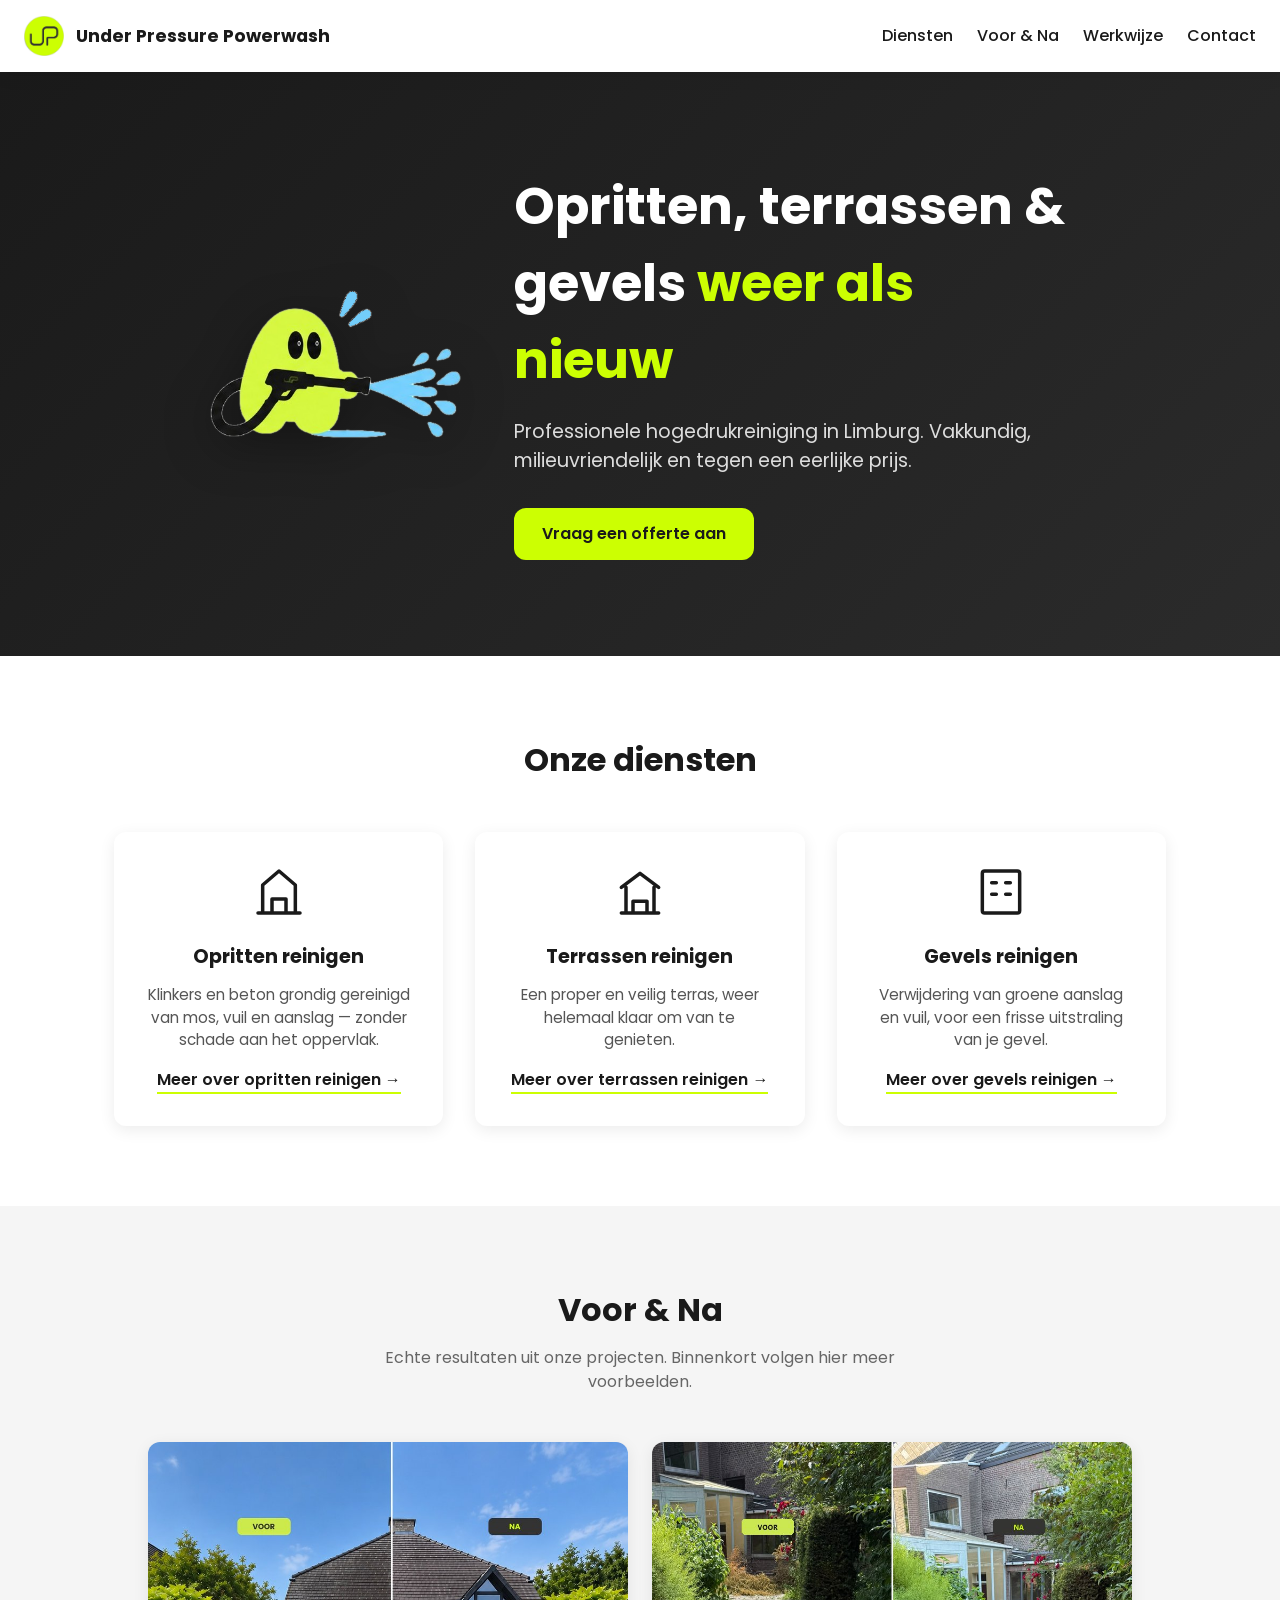
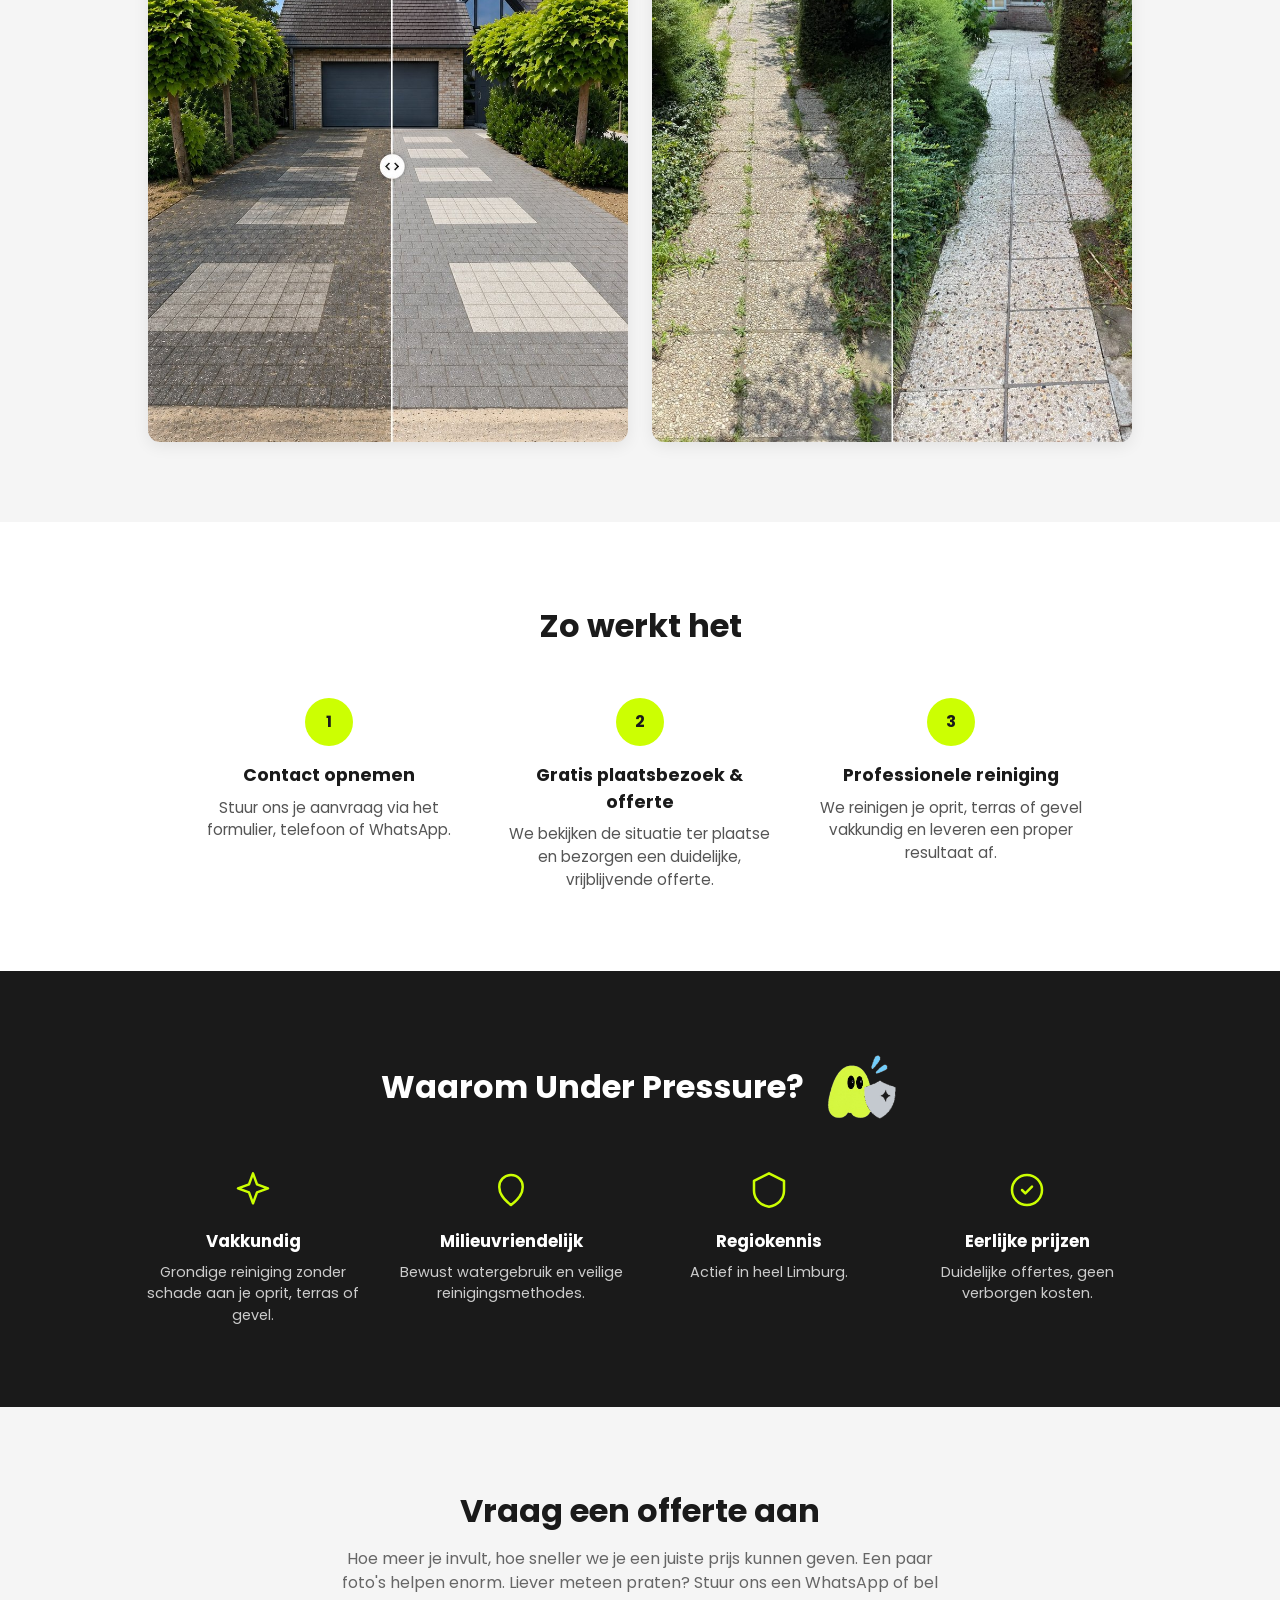
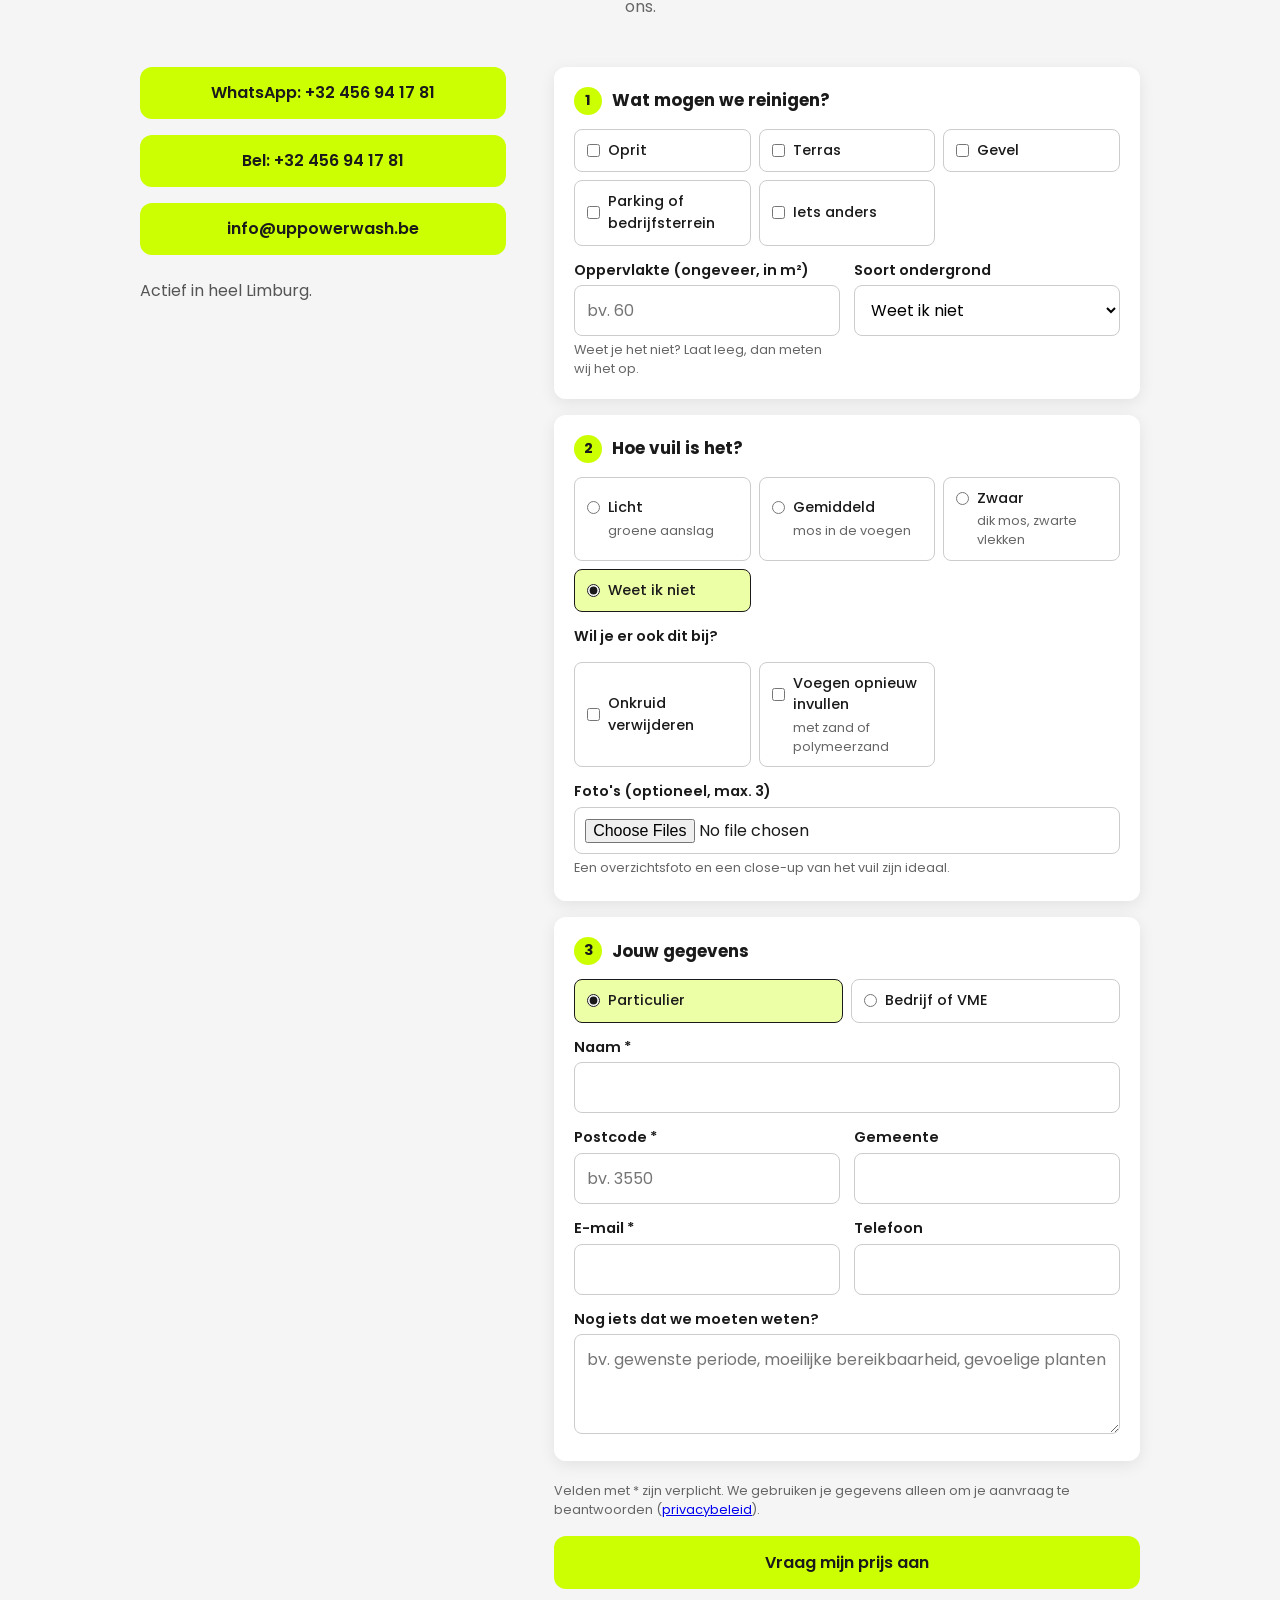
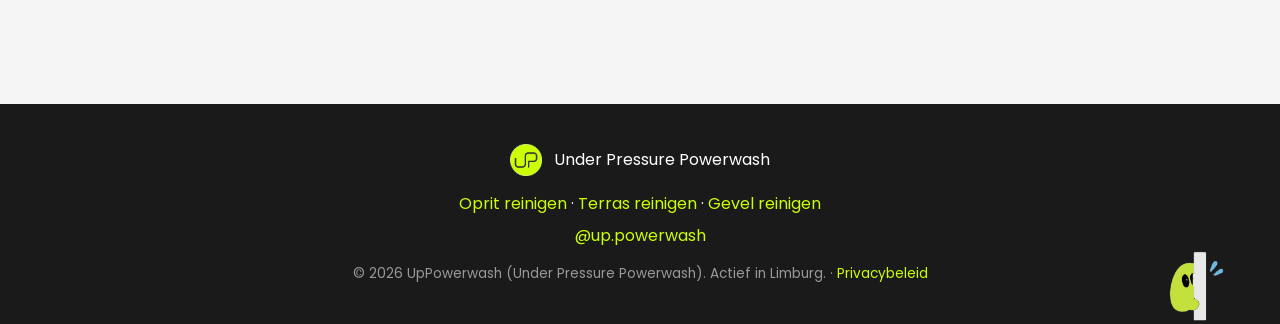
==== index.html @ 1967a630 "feat: cookieless Cloudflare Web Analytics beacon for the UP dashboard Co-Authored-By: Claude Opus 5." ====
<!DOCTYPE html>
<html lang="nl">
<head>
  <meta charset="UTF-8">
  <meta name="viewport" content="width=device-width, initial-scale=1.0">
  <title>UpPowerwash | Opritten, terrassen &amp; gevels reinigen in Limburg</title>
  <meta name="description" content="UpPowerwash (Under Pressure Powerwash) reinigt opritten, terrassen en gevels met hogedruk in heel Limburg. Gratis plaatsbezoek en vrijblijvende offerte.">
  <link rel="canonical" href="https://uppowerwash.be/">
  <meta property="og:type" content="website">
  <meta property="og:url" content="https://uppowerwash.be/">
  <meta property="og:site_name" content="UpPowerwash">
  <meta property="og:title" content="UpPowerwash | Opritten, terrassen &amp; gevels reinigen in Limburg">
  <meta property="og:description" content="Professionele hogedrukreiniging van opritten, terrassen en gevels in heel Limburg. Gratis plaatsbezoek en vrijblijvende offerte.">
  <meta property="og:image" content="https://uppowerwash.be/assets/project-voor-na-1.jpg">
  <meta property="og:locale" content="nl_BE">
  <link rel="icon" type="image/png" href="assets/favicon.png">
  <script type="application/ld+json">
  {
    "@context": "https://schema.org",
    "@type": "LocalBusiness",
    "name": "Under Pressure Powerwash",
    "alternateName": ["UpPowerwash", "UP Powerwash"],
    "url": "https://uppowerwash.be/",
    "logo": "https://uppowerwash.be/assets/logo.png",
    "image": "https://uppowerwash.be/assets/project-voor-na-1.jpg",
    "description": "Professionele hogedrukreiniging van opritten, terrassen en gevels in Limburg.",
    "telephone": "+32456941781",
    "email": "info@uppowerwash.be",
    "areaServed": { "@type": "AdministrativeArea", "name": "Limburg, België" },
    "sameAs": ["https://www.instagram.com/up.powerwash"]
  }
  </script>
  <link rel="preconnect" href="https://fonts.googleapis.com">
  <link href="https://fonts.googleapis.com/css2?family=Poppins:wght@400;500;600;700&display=swap" rel="stylesheet">
  <link rel="stylesheet" href="css/styles.css">
</head>
<body>
  <header class="site-header">
    <div class="brand">
      <img src="assets/logo.png" alt="Under Pressure Powerwash logo">
      <span>Under Pressure Powerwash</span>
    </div>
    <button id="nav-toggle" aria-label="Menu" aria-expanded="false">
      <svg viewBox="0 0 24 24" width="26" height="26" fill="none" stroke="currentColor" stroke-width="2" stroke-linecap="round"><line x1="3" y1="6" x2="21" y2="6"/><line x1="3" y1="12" x2="21" y2="12"/><line x1="3" y1="18" x2="21" y2="18"/></svg>
    </button>
    <nav id="nav-links" class="nav-links">
      <a href="#diensten">Diensten</a>
      <a href="#projecten">Voor &amp; Na</a>
      <a href="#werkwijze">Werkwijze</a>
      <a href="#contact">Contact</a>
    </nav>
  </header>

  <main>
    <section id="hero">
      <div class="hero-inner">
        <div class="hero-text">
          <h1>Opritten, terrassen &amp; gevels <span class="highlight">weer als nieuw</span></h1>
          <p>Professionele hogedrukreiniging in Limburg. Vakkundig, milieuvriendelijk en tegen een eerlijke prijs.</p>
          <a href="#contact" class="btn btn-primary">Vraag een offerte aan</a>
        </div>
        <img class="hero-mascot" src="assets/mascotte-hogedruk.png?v=3" alt="Under Pressure mascotte met een hogedrukreiniger">
      </div>
    </section>

    <section id="diensten" class="container">
      <h2>Onze diensten</h2>
      <div class="services-grid">
        <div class="service-card">
          <svg class="icon" viewBox="0 0 24 24" fill="none" stroke="currentColor" stroke-width="1.5"><path d="M3 21h18M5 21V9l7-6 7 6v12M9 21v-6h6v6" stroke-linecap="round" stroke-linejoin="round"/></svg>
          <h3>Opritten reinigen</h3>
          <p>Klinkers en beton grondig gereinigd van mos, vuil en aanslag — zonder schade aan het oppervlak.</p>
          <a class="service-link" href="oprit-reinigen.html">Meer over opritten reinigen &rarr;</a>
        </div>
        <div class="service-card">
          <svg class="icon" viewBox="0 0 24 24" fill="none" stroke="currentColor" stroke-width="1.5"><path d="M4 21h16M6 21V10m12 11V10M4 10l8-6 8 6M9 21v-5h6v5" stroke-linecap="round" stroke-linejoin="round"/></svg>
          <h3>Terrassen reinigen</h3>
          <p>Een proper en veilig terras, weer helemaal klaar om van te genieten.</p>
          <a class="service-link" href="terras-reinigen.html">Meer over terrassen reinigen &rarr;</a>
        </div>
        <div class="service-card">
          <svg class="icon" viewBox="0 0 24 24" fill="none" stroke="currentColor" stroke-width="1.5"><rect x="4" y="3" width="16" height="18" rx="1" stroke-linecap="round" stroke-linejoin="round"/><path d="M8 8h2M14 8h2M8 13h2M14 13h2" stroke-linecap="round" stroke-linejoin="round"/></svg>
          <h3>Gevels reinigen</h3>
          <p>Verwijdering van groene aanslag en vuil, voor een frisse uitstraling van je gevel.</p>
          <a class="service-link" href="gevel-reinigen.html">Meer over gevels reinigen &rarr;</a>
        </div>
      </div>
    </section>

    <section id="projecten">
      <h2>Voor &amp; Na</h2>
      <p class="section-note">Echte resultaten uit onze projecten. Binnenkort volgen hier meer voorbeelden.</p>
      <div class="before-after-grid">
        <figure class="project-photo">
          <img src="assets/project-voor-na-1.jpg" alt="Oprit voor en na hogedrukreiniging: van bemost en vervuild naar volledig proper" loading="lazy">
        </figure>
        <figure class="project-photo">
          <img src="assets/project-voor-na-2.jpg?v=2" alt="Terras in grindtegels voor en na reiniging: van onkruid en vuil tussen de voegen naar volledig proper" loading="lazy">
        </figure>
      </div>
    </section>

    <section id="werkwijze" class="container">
      <h2>Zo werkt het</h2>
      <div class="steps-grid">
        <div class="step-card">
          <div class="step-number">1</div>
          <h3>Contact opnemen</h3>
          <p>Stuur ons je aanvraag via het formulier, telefoon of WhatsApp.</p>
        </div>
        <div class="step-card">
          <div class="step-number">2</div>
          <h3>Gratis plaatsbezoek &amp; offerte</h3>
          <p>We bekijken de situatie ter plaatse en bezorgen een duidelijke, vrijblijvende offerte.</p>
        </div>
        <div class="step-card">
          <div class="step-number">3</div>
          <h3>Professionele reiniging</h3>
          <p>We reinigen je oprit, terras of gevel vakkundig en leveren een proper resultaat af.</p>
        </div>
      </div>
    </section>

    <section id="waarom">
      <div class="waarom-header">
        <h2>Waarom Under Pressure?</h2>
        <img class="waarom-mascot" src="assets/mascotte-schild.png?v=4" alt="Under Pressure mascotte met een schild, symbool voor betrouwbaarheid" loading="lazy">
      </div>
      <div class="values-grid">
        <div class="value-card">
          <svg class="icon" viewBox="0 0 24 24" fill="none" stroke="currentColor" stroke-width="1.5"><path d="M12 2l2.4 6.6L21 11l-6.6 2.4L12 20l-2.4-6.6L3 11l6.6-2.4L12 2z" stroke-linejoin="round"/></svg>
          <h3>Vakkundig</h3>
          <p>Grondige reiniging zonder schade aan je oprit, terras of gevel.</p>
        </div>
        <div class="value-card">
          <svg class="icon" viewBox="0 0 24 24" fill="none" stroke="currentColor" stroke-width="1.5"><path d="M12 21c-4-3-7-6.5-7-10.5A7 7 0 0 1 12 3a7 7 0 0 1 7 7.5c0 4-3 7.5-7 10.5z" stroke-linejoin="round"/></svg>
          <h3>Milieuvriendelijk</h3>
          <p>Bewust watergebruik en veilige reinigingsmethodes.</p>
        </div>
        <div class="value-card">
          <svg class="icon" viewBox="0 0 24 24" fill="none" stroke="currentColor" stroke-width="1.5"><path d="M12 2l9 4.5v6c0 5-3.8 8.7-9 9.5-5.2-.8-9-4.5-9-9.5v-6L12 2z" stroke-linejoin="round"/></svg>
          <h3>Regiokennis</h3>
          <p>Actief in heel Limburg.</p>
        </div>
        <div class="value-card">
          <svg class="icon" viewBox="0 0 24 24" fill="none" stroke="currentColor" stroke-width="1.5"><circle cx="12" cy="12" r="9"/><path d="M9 12l2 2 4-4" stroke-linecap="round" stroke-linejoin="round"/></svg>
          <h3>Eerlijke prijzen</h3>
          <p>Duidelijke offertes, geen verborgen kosten.</p>
        </div>
      </div>
    </section>

    <section id="contact">
      <h2>Vraag een offerte aan</h2>
      <p class="section-note">Hoe meer je invult, hoe sneller we je een juiste prijs kunnen geven. Een paar foto's helpen enorm. Liever meteen praten? Stuur ons een WhatsApp of bel ons.</p>
      <div class="contact-layout">
        <div class="contact-direct">
          <a class="btn btn-primary" href="https://wa.me/32456941781" target="_blank" rel="noopener">WhatsApp: +32 456 94 17 81</a>
          <a class="btn btn-primary" href="tel:+32456941781">Bel: +32 456 94 17 81</a>
          <a class="btn btn-primary" href="mailto:info@uppowerwash.be">info@uppowerwash.be</a>
          <p style="margin-top: 8px; color: #555;">Actief in heel Limburg.</p>
        </div>
        <form id="contact-form" action="https://formsubmit.co/info@uppowerwash.be" method="POST" enctype="multipart/form-data" novalidate>
          <input type="hidden" name="_subject" value="Nieuwe prijsaanvraag via de website">
          <input type="hidden" name="_template" value="table">
          <input type="text" name="_honeypot" style="display:none" tabindex="-1" autocomplete="off">

          <fieldset class="form-step">
            <legend><span class="step-nr">1</span> Wat mogen we reinigen?</legend>
            <div class="choice-grid" id="dienst-keuze">
              <label class="choice"><input type="checkbox" name="dienst" value="Oprit"> Oprit</label>
              <label class="choice"><input type="checkbox" name="dienst" value="Terras"> Terras</label>
              <label class="choice"><input type="checkbox" name="dienst" value="Gevel"> Gevel</label>
              <label class="choice"><input type="checkbox" name="dienst" value="Parking of bedrijfsterrein"> Parking of bedrijfsterrein</label>
              <label class="choice"><input type="checkbox" name="dienst" value="Iets anders"> Iets anders</label>
            </div>
            <div class="form-row">
              <div>
                <label for="oppervlakte">Oppervlakte (ongeveer, in m²)</label>
                <input type="number" id="oppervlakte" name="oppervlakte_m2" min="1" max="100000" inputmode="numeric" placeholder="bv. 60">
                <p class="field-hint">Weet je het niet? Laat leeg, dan meten wij het op.</p>
              </div>
              <div>
                <label for="ondergrond">Soort ondergrond</label>
                <select id="ondergrond" name="ondergrond">
                  <option value="Weet ik niet">Weet ik niet</option>
                  <option value="Betonklinkers">Betonklinkers</option>
                  <option value="Gebakken klinkers of baksteen">Gebakken klinkers of baksteen</option>
                  <option value="Keramische tegels">Keramische tegels</option>
                  <option value="Natuursteen (bv. blauwe hardsteen)">Natuursteen (bv. blauwe hardsteen)</option>
                  <option value="Betonplaten of beton">Betonplaten of beton</option>
                  <option value="Asfalt">Asfalt</option>
                  <option value="Gevelsteen of crepi">Gevelsteen of crepi</option>
                  <option value="Iets anders">Iets anders</option>
                </select>
              </div>
            </div>
          </fieldset>

          <fieldset class="form-step">
            <legend><span class="step-nr">2</span> Hoe vuil is het?</legend>
            <div class="choice-grid">
              <label class="choice"><input type="radio" name="vervuiling" value="Licht: groene aanslag"> Licht <span class="choice-sub">groene aanslag</span></label>
              <label class="choice"><input type="radio" name="vervuiling" value="Gemiddeld: mos in de voegen"> Gemiddeld <span class="choice-sub">mos in de voegen</span></label>
              <label class="choice"><input type="radio" name="vervuiling" value="Zwaar: dik mos, zwarte vlekken"> Zwaar <span class="choice-sub">dik mos, zwarte vlekken</span></label>
              <label class="choice"><input type="radio" name="vervuiling" value="Weet ik niet" checked> Weet ik niet</label>
            </div>
            <p class="field-label">Wil je er ook dit bij?</p>
            <div class="choice-grid">
              <label class="choice"><input type="checkbox" name="extra" value="Onkruid verwijderen"> Onkruid verwijderen</label>
              <label class="choice"><input type="checkbox" name="extra" value="Voegen opnieuw invullen"> Voegen opnieuw invullen <span class="choice-sub">met zand of polymeerzand</span></label>
            </div>
            <div>
              <label for="fotos">Foto's (optioneel, max. 3)</label>
              <input type="file" id="fotos" accept="image/*" multiple>
              <p class="field-hint">Een overzichtsfoto en een close-up van het vuil zijn ideaal.</p>
              <p class="field-hint" id="fotos-status" aria-live="polite"></p>
            </div>
          </fieldset>

          <fieldset class="form-step">
            <legend><span class="step-nr">3</span> Jouw gegevens</legend>
            <div class="choice-grid choice-grid-2">
              <label class="choice"><input type="radio" name="klanttype" value="Particulier" checked> Particulier</label>
              <label class="choice"><input type="radio" name="klanttype" value="Bedrijf of VME"> Bedrijf of VME</label>
            </div>
            <div id="bedrijf-veld" hidden>
              <label for="bedrijfsnaam">Bedrijfsnaam</label>
              <input type="text" id="bedrijfsnaam" name="bedrijfsnaam" autocomplete="organization">
            </div>
            <div>
              <label for="naam">Naam *</label>
              <input type="text" id="naam" name="naam" required autocomplete="name">
            </div>
            <div class="form-row">
              <div>
                <label for="postcode">Postcode *</label>
                <input type="text" id="postcode" name="postcode" required inputmode="numeric" pattern="[0-9]{4}" maxlength="4" autocomplete="postal-code" placeholder="bv. 3550">
              </div>
              <div>
                <label for="gemeente">Gemeente</label>
                <input type="text" id="gemeente" name="gemeente" autocomplete="address-level2">
              </div>
            </div>
            <div class="form-row">
              <div>
                <label for="email">E-mail *</label>
                <input type="email" id="email" name="email" required autocomplete="email">
              </div>
              <div>
                <label for="telefoon">Telefoon</label>
                <input type="tel" id="telefoon" name="telefoon" autocomplete="tel">
              </div>
            </div>
            <div>
              <label for="bericht">Nog iets dat we moeten weten?</label>
              <textarea id="bericht" name="bericht" placeholder="bv. gewenste periode, moeilijke bereikbaarheid, gevoelige planten"></textarea>
            </div>
          </fieldset>

          <p class="field-hint">Velden met * zijn verplicht. We gebruiken je gegevens alleen om je aanvraag te beantwoorden (<a href="privacy.html">privacybeleid</a>).</p>
          <button type="submit" class="btn btn-primary">Vraag mijn prijs aan</button>
          <div id="form-status" role="status" aria-live="polite"></div>
        </form>
      </div>
    </section>
  </main>

  <footer class="site-footer">
    <img class="footer-mascot" src="assets/mascotte-piepen.png?v=4" alt="" aria-hidden="true" loading="lazy">
    <div class="brand">
      <img src="assets/logo.png" alt="Under Pressure Powerwash logo">
      <span>Under Pressure Powerwash</span>
    </div>
    <p class="footer-services"><a href="oprit-reinigen.html">Oprit reinigen</a> &middot; <a href="terras-reinigen.html">Terras reinigen</a> &middot; <a href="gevel-reinigen.html">Gevel reinigen</a></p>
    <p><a href="https://www.instagram.com/up.powerwash" target="_blank" rel="noopener">@up.powerwash</a></p>
    <p class="fine-print">
      &copy; 2026 UpPowerwash (Under Pressure Powerwash). Actief in Limburg.
      &middot; <a href="privacy.html">Privacybeleid</a>
    </p>
  </footer>

  <script src="js/main.js"></script>
  <script defer src="https://static.cloudflareinsights.com/beacon.min.js" data-cf-beacon='{"token": "c9d551eb4a704d3897691bb4f375aa56"}'></script>
</body>
</html>
---- css/styles.css ----
:root {
  --up-lime: #CCFF02;
  --up-dark: #1A1A1A;
  --up-white: #FFFFFF;
  --up-gray-light: #F5F5F5;
  --up-radius: 12px;
  --up-shadow: 0 4px 16px rgba(0, 0, 0, 0.08);
  --up-font: 'Poppins', sans-serif;
}

* { box-sizing: border-box; margin: 0; padding: 0; }

body {
  font-family: var(--up-font);
  color: var(--up-dark);
  background: var(--up-white);
  line-height: 1.5;
}

.container {
  max-width: 1100px;
  margin: 0 auto;
  padding: 0 24px;
}

.btn {
  display: inline-block;
  padding: 14px 28px;
  border-radius: var(--up-radius);
  font-weight: 600;
  text-decoration: none;
  cursor: pointer;
  border: none;
  font-family: var(--up-font);
  font-size: 1rem;
}

.btn-primary {
  background: var(--up-lime);
  color: var(--up-dark);
  transition: transform 0.15s ease, filter 0.15s ease, box-shadow 0.15s ease;
}

.btn-primary:hover {
  filter: brightness(0.96);
  transform: translateY(-2px);
  box-shadow: 0 6px 16px rgba(204, 255, 2, 0.35);
}

.btn-outline {
  background: transparent;
  color: var(--up-white);
  border: 2px solid var(--up-white);
}

.site-header {
  display: flex;
  align-items: center;
  justify-content: space-between;
  padding: 16px 24px;
  position: sticky;
  top: 0;
  background: var(--up-white);
  box-shadow: var(--up-shadow);
  z-index: 100;
}

.site-header .brand {
  display: flex;
  align-items: center;
  gap: 12px;
  font-weight: 700;
  font-size: 1.1rem;
}

.site-header .brand img { width: 40px; height: 40px; }

#nav-toggle {
  display: none;
  background: none;
  border: none;
  padding: 4px;
  color: var(--up-dark);
  cursor: pointer;
}

.nav-links {
  display: flex;
  align-items: center;
  gap: 24px;
  list-style: none;
}

.nav-links a {
  text-decoration: none;
  color: var(--up-dark);
  font-weight: 500;
}

@media (max-width: 768px) {
  #nav-toggle { display: block; }
  .nav-links {
    position: absolute;
    top: 100%;
    left: 0;
    right: 0;
    background: var(--up-white);
    flex-direction: column;
    align-items: flex-start;
    padding: 16px 24px;
    gap: 16px;
    display: none;
    box-shadow: var(--up-shadow);
  }
  .nav-links.nav-open { display: flex; }
}

.site-footer {
  background: var(--up-dark);
  color: var(--up-white);
  padding: 40px 24px;
  text-align: center;
  position: relative;
  overflow: hidden;
}

.footer-mascot {
  position: absolute;
  bottom: 0;
  right: 24px;
  width: 90px;
  height: auto;
  opacity: 0.9;
}

@media (max-width: 560px) {
  .footer-mascot { display: none; }
}

.site-footer .brand {
  display: flex;
  align-items: center;
  justify-content: center;
  gap: 12px;
  margin-bottom: 16px;
}

.site-footer .brand img { width: 32px; height: 32px; }

.site-footer a { color: var(--up-lime); text-decoration: none; }

.site-footer .fine-print {
  margin-top: 16px;
  font-size: 0.85rem;
  color: #999;
}

#hero {
  background: linear-gradient(135deg, var(--up-dark) 0%, #2b2b2b 100%);
  color: var(--up-white);
  padding: 96px 24px;
  overflow: hidden;
}

.hero-inner {
  max-width: 1100px;
  margin: 0 auto;
  display: flex;
  align-items: center;
  justify-content: center;
  gap: 48px;
  text-align: left;
}

.hero-text { max-width: 560px; }

#hero h1 {
  font-size: clamp(2rem, 5vw, 3.2rem);
  font-weight: 700;
  margin-bottom: 20px;
}

#hero h1 .highlight { color: var(--up-lime); }

#hero p {
  font-size: 1.2rem;
  margin-bottom: 32px;
  color: #ddd;
}

.hero-mascot {
  width: 260px;
  height: auto;
  flex-shrink: 0;
  order: -1; /* mascot left of the text, spraying rightward toward it */
  filter: drop-shadow(0 12px 24px rgba(0, 0, 0, 0.35));
}

@media (max-width: 860px) {
  .hero-inner { flex-direction: column; text-align: center; }
  .hero-text { max-width: 100%; }
  .hero-mascot { width: 180px; order: 0; /* stacked: text first, mascot below */ }
}

#diensten {
  padding: 80px 24px;
}

#diensten h2 {
  text-align: center;
  font-size: 2rem;
  margin-bottom: 48px;
}

.services-grid {
  display: grid;
  grid-template-columns: repeat(auto-fit, minmax(260px, 1fr));
  gap: 32px;
}

.service-card {
  background: var(--up-white);
  border-radius: var(--up-radius);
  box-shadow: var(--up-shadow);
  padding: 32px;
  text-align: center;
  transition: transform 0.2s ease, box-shadow 0.2s ease;
}

.service-card:hover {
  transform: translateY(-6px);
  box-shadow: 0 12px 28px rgba(0, 0, 0, 0.12);
}

.service-card .icon {
  width: 56px;
  height: 56px;
  margin: 0 auto 16px;
  color: var(--up-dark);
}

.service-card h3 { margin-bottom: 12px; font-size: 1.2rem; }
.service-card p { color: #555; font-size: 0.95rem; }

#projecten {
  padding: 80px 24px;
  background: var(--up-gray-light);
}

#projecten h2 { text-align: center; font-size: 2rem; margin-bottom: 12px; }

#projecten .section-note {
  text-align: center;
  color: #666;
  max-width: 600px;
  margin: 0 auto 48px;
}

.before-after-grid {
  display: grid;
  grid-template-columns: repeat(auto-fit, minmax(260px, 1fr));
  gap: 24px;
  max-width: 984px;
  margin: 0 auto;
}

.project-photo {
  border-radius: var(--up-radius);
  overflow: hidden;
  box-shadow: var(--up-shadow);
  line-height: 0;
}

.project-photo img {
  width: 100%;
  height: auto;
  display: block;
}

#werkwijze { padding: 80px 24px; }
#werkwijze h2 { text-align: center; font-size: 2rem; margin-bottom: 48px; }

.steps-grid {
  display: grid;
  grid-template-columns: repeat(auto-fit, minmax(220px, 1fr));
  gap: 32px;
  max-width: 900px;
  margin: 0 auto;
}

.step-card { text-align: center; }

.step-card .step-number {
  width: 48px;
  height: 48px;
  border-radius: 50%;
  background: var(--up-lime);
  color: var(--up-dark);
  display: flex;
  align-items: center;
  justify-content: center;
  font-weight: 700;
  margin: 0 auto 16px;
}

.step-card h3 { margin-bottom: 8px; font-size: 1.1rem; }
.step-card p { color: #555; font-size: 0.95rem; }

#waarom {
  background: var(--up-dark);
  color: var(--up-white);
  padding: 80px 24px;
}

.waarom-header {
  display: flex;
  align-items: center;
  justify-content: center;
  gap: 20px;
  margin-bottom: 48px;
}

#waarom h2 { text-align: center; font-size: 2rem; margin: 0; }

.waarom-mascot { width: 76px; height: auto; }

@media (max-width: 480px) {
  .waarom-header { flex-direction: column; gap: 8px; }
}

.values-grid {
  display: grid;
  grid-template-columns: repeat(auto-fit, minmax(220px, 1fr));
  gap: 32px;
  max-width: 1000px;
  margin: 0 auto;
}

.value-card { text-align: center; }

.value-card .icon {
  width: 40px;
  height: 40px;
  margin: 0 auto 12px;
  color: var(--up-lime);
}

.value-card h3 { margin-bottom: 8px; font-size: 1.05rem; }
.value-card p { color: #ccc; font-size: 0.9rem; }

#reviews { padding: 80px 24px; }
#reviews h2 { text-align: center; font-size: 2rem; margin-bottom: 8px; }

#reviews .section-note {
  text-align: center;
  color: #666;
  max-width: 600px;
  margin: 0 auto 48px;
}

.reviews-grid {
  display: grid;
  grid-template-columns: repeat(auto-fit, minmax(260px, 1fr));
  gap: 32px;
  max-width: 1000px;
  margin: 0 auto;
}

.review-card {
  background: var(--up-gray-light);
  border-radius: var(--up-radius);
  padding: 28px;
  transition: transform 0.2s ease, box-shadow 0.2s ease;
}

.review-card:hover {
  transform: translateY(-4px);
  box-shadow: var(--up-shadow);
}

.review-card p.quote { font-style: italic; margin-bottom: 16px; color: #333; }
.review-card p.author { font-weight: 600; }

#contact {
  padding: 80px 24px;
  background: var(--up-gray-light);
}

#contact h2 { text-align: center; font-size: 2rem; margin-bottom: 12px; }

#contact .section-note {
  text-align: center;
  color: #666;
  max-width: 600px;
  margin: 0 auto 48px;
}

.contact-layout {
  display: grid;
  grid-template-columns: 1fr 1fr;
  gap: 48px;
  max-width: 1000px;
  margin: 0 auto;
}

@media (max-width: 768px) {
  .contact-layout { grid-template-columns: 1fr; }
}

.contact-direct { display: flex; flex-direction: column; gap: 16px; }

.contact-direct a.btn { text-align: center; }

#contact-form { display: flex; flex-direction: column; gap: 16px; }

#contact-form label { font-weight: 600; font-size: 0.9rem; margin-bottom: 4px; display: block; }

#contact-form input,
#contact-form select,
#contact-form textarea {
  width: 100%;
  padding: 12px;
  border: 1px solid #ccc;
  border-radius: 8px;
  font-family: var(--up-font);
  font-size: 1rem;
  background: var(--up-white);
}

#contact-form textarea { min-height: 100px; resize: vertical; }

#contact-form input[type="file"] { padding: 10px; }

.contact-layout { grid-template-columns: 1fr 1.6fr; }

@media (max-width: 768px) {
  .contact-layout { grid-template-columns: 1fr; }
}

.form-step {
  border: none;
  background: var(--up-white);
  border-radius: var(--up-radius);
  box-shadow: var(--up-shadow);
  padding: 20px;
  display: flex;
  flex-direction: column;
  gap: 14px;
  min-width: 0;
}

.form-step legend {
  float: left;
  width: 100%;
  font-weight: 700;
  font-size: 1.05rem;
  display: flex;
  align-items: center;
  gap: 10px;
}

.step-nr {
  display: inline-flex;
  align-items: center;
  justify-content: center;
  width: 28px;
  height: 28px;
  border-radius: 50%;
  background: var(--up-lime);
  color: var(--up-dark);
  font-size: 0.9rem;
  flex-shrink: 0;
}

.choice-grid {
  display: grid;
  grid-template-columns: repeat(auto-fill, minmax(150px, 1fr));
  gap: 8px;
}

.choice-grid-2 { grid-template-columns: 1fr 1fr; }

#contact-form label.choice {
  display: grid;
  grid-template-columns: auto 1fr;
  align-items: center;
  align-content: center;
  gap: 2px 8px;
  margin: 0;
  padding: 10px 12px;
  border: 1px solid #ccc;
  border-radius: 8px;
  font-weight: 500;
  cursor: pointer;
  background: var(--up-white);
}

#contact-form label.choice input {
  width: auto;
  margin: 0;
  accent-color: var(--up-dark);
}

#contact-form label.choice:has(input:checked) {
  border-color: var(--up-dark);
  background: color-mix(in srgb, var(--up-lime) 35%, var(--up-white));
}

.choice-sub {
  grid-column: 2;
  font-size: 0.8rem;
  font-weight: 400;
  color: #666;
}

.form-row {
  display: grid;
  grid-template-columns: 1fr 1fr;
  gap: 14px;
}

@media (max-width: 480px) {
  .form-row { grid-template-columns: 1fr; }
}

.field-label { font-weight: 600; font-size: 0.9rem; }

.field-hint {
  font-size: 0.8rem;
  color: #666;
  margin-top: 4px;
}

#contact-form button[type="submit"]:disabled { opacity: 0.6; cursor: wait; }

#form-status {
  font-weight: 600;
  min-height: 1.2em;
}

#form-status.success { color: #2f7d32; }
#form-status.error { color: #c62828; }

/* Service detail pages (oprit-, terras-, gevel-reinigen.html) */
a.brand { color: inherit; text-decoration: none; }

.service-link {
  display: inline-block;
  margin-top: 16px;
  font-weight: 600;
  color: var(--up-dark);
  text-decoration: none;
  border-bottom: 2px solid var(--up-lime);
}

.service-link:hover { border-bottom-color: var(--up-dark); }

.breadcrumb {
  font-size: 0.9rem;
  color: #bbb;
  margin-bottom: 12px;
}

.breadcrumb a { color: var(--up-lime); text-decoration: none; }

.service-detail {
  padding: 80px 24px;
  display: grid;
  gap: 48px;
  align-items: center;
  max-width: 800px;
}

.service-detail.has-photo {
  grid-template-columns: 3fr 2fr;
  max-width: 1100px;
}

@media (max-width: 860px) {
  .service-detail.has-photo { grid-template-columns: 1fr; }
}

.service-detail h2 { font-size: 2rem; margin-bottom: 16px; }
.service-detail h3 { font-size: 1.2rem; margin: 28px 0 12px; }
.service-detail p { color: #444; }

.service-detail-photo figcaption {
  line-height: 1.5;
  padding: 12px 16px;
  font-size: 0.9rem;
  color: #666;
  background: var(--up-white);
}

.check-list { list-style: none; }

.check-list li {
  position: relative;
  padding-left: 32px;
  margin-bottom: 10px;
  color: #444;
}

.check-list li::before {
  content: "";
  position: absolute;
  left: 0;
  top: 3px;
  width: 20px;
  height: 20px;
  border-radius: 50%;
  background: var(--up-lime);
}

.check-list li::after {
  content: "";
  position: absolute;
  left: 7px;
  top: 7px;
  width: 5px;
  height: 9px;
  border: solid var(--up-dark);
  border-width: 0 2px 2px 0;
  transform: rotate(45deg);
}

.faq {
  padding: 80px 24px;
  max-width: 800px;
}

.faq h2 { text-align: center; font-size: 2rem; margin-bottom: 32px; }

.faq details {
  background: var(--up-gray-light);
  border-radius: var(--up-radius);
  padding: 18px 24px;
  margin-bottom: 12px;
}

.faq summary {
  font-weight: 600;
  cursor: pointer;
}

.faq details p { margin-top: 12px; color: #444; }

.related-services {
  padding: 0 24px 80px;
  text-align: center;
}

.related-services h2 { font-size: 1.5rem; margin-bottom: 24px; }

.related-links {
  display: flex;
  flex-wrap: wrap;
  justify-content: center;
  gap: 16px;
}

.btn-outline-dark {
  background: transparent;
  color: var(--up-dark);
  border: 2px solid var(--up-dark);
  transition: background 0.15s ease;
}

.btn-outline-dark:hover { background: var(--up-lime); border-color: var(--up-lime); }

.site-footer .footer-services { margin-bottom: 8px; }
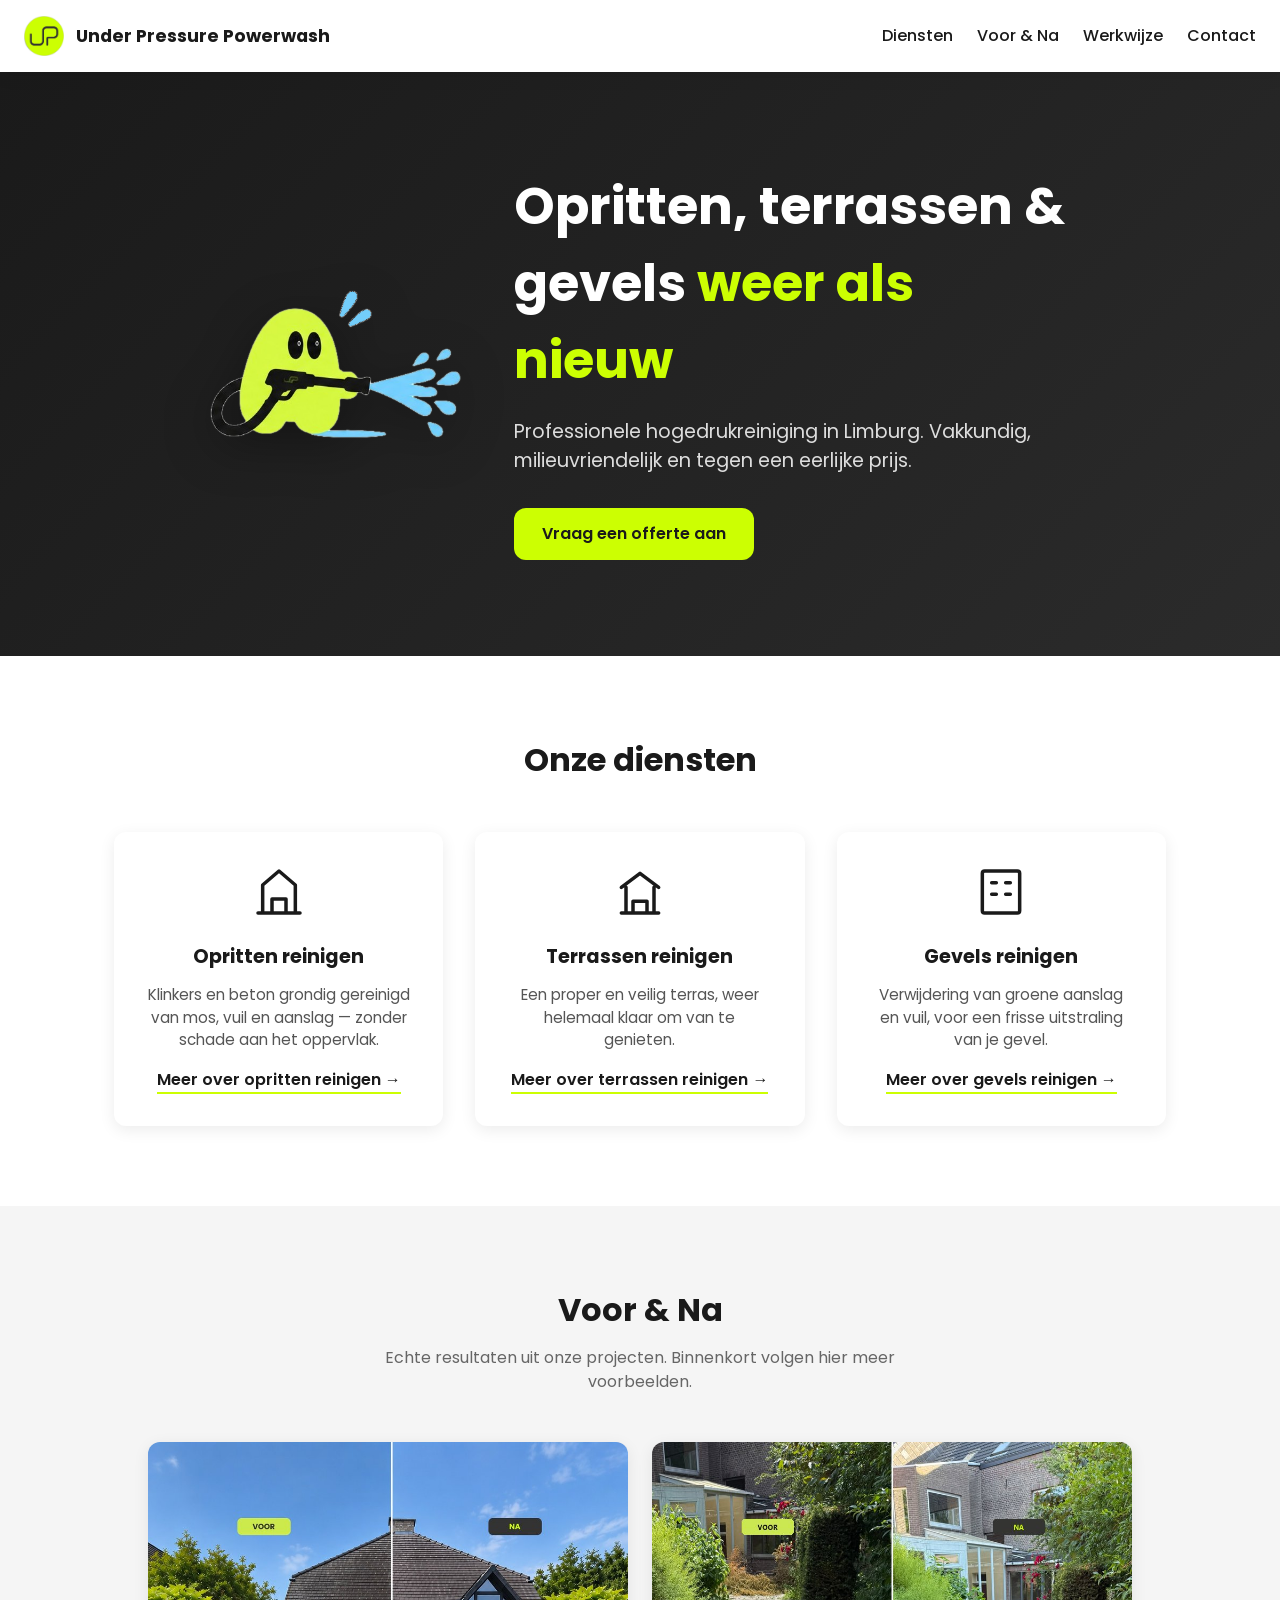
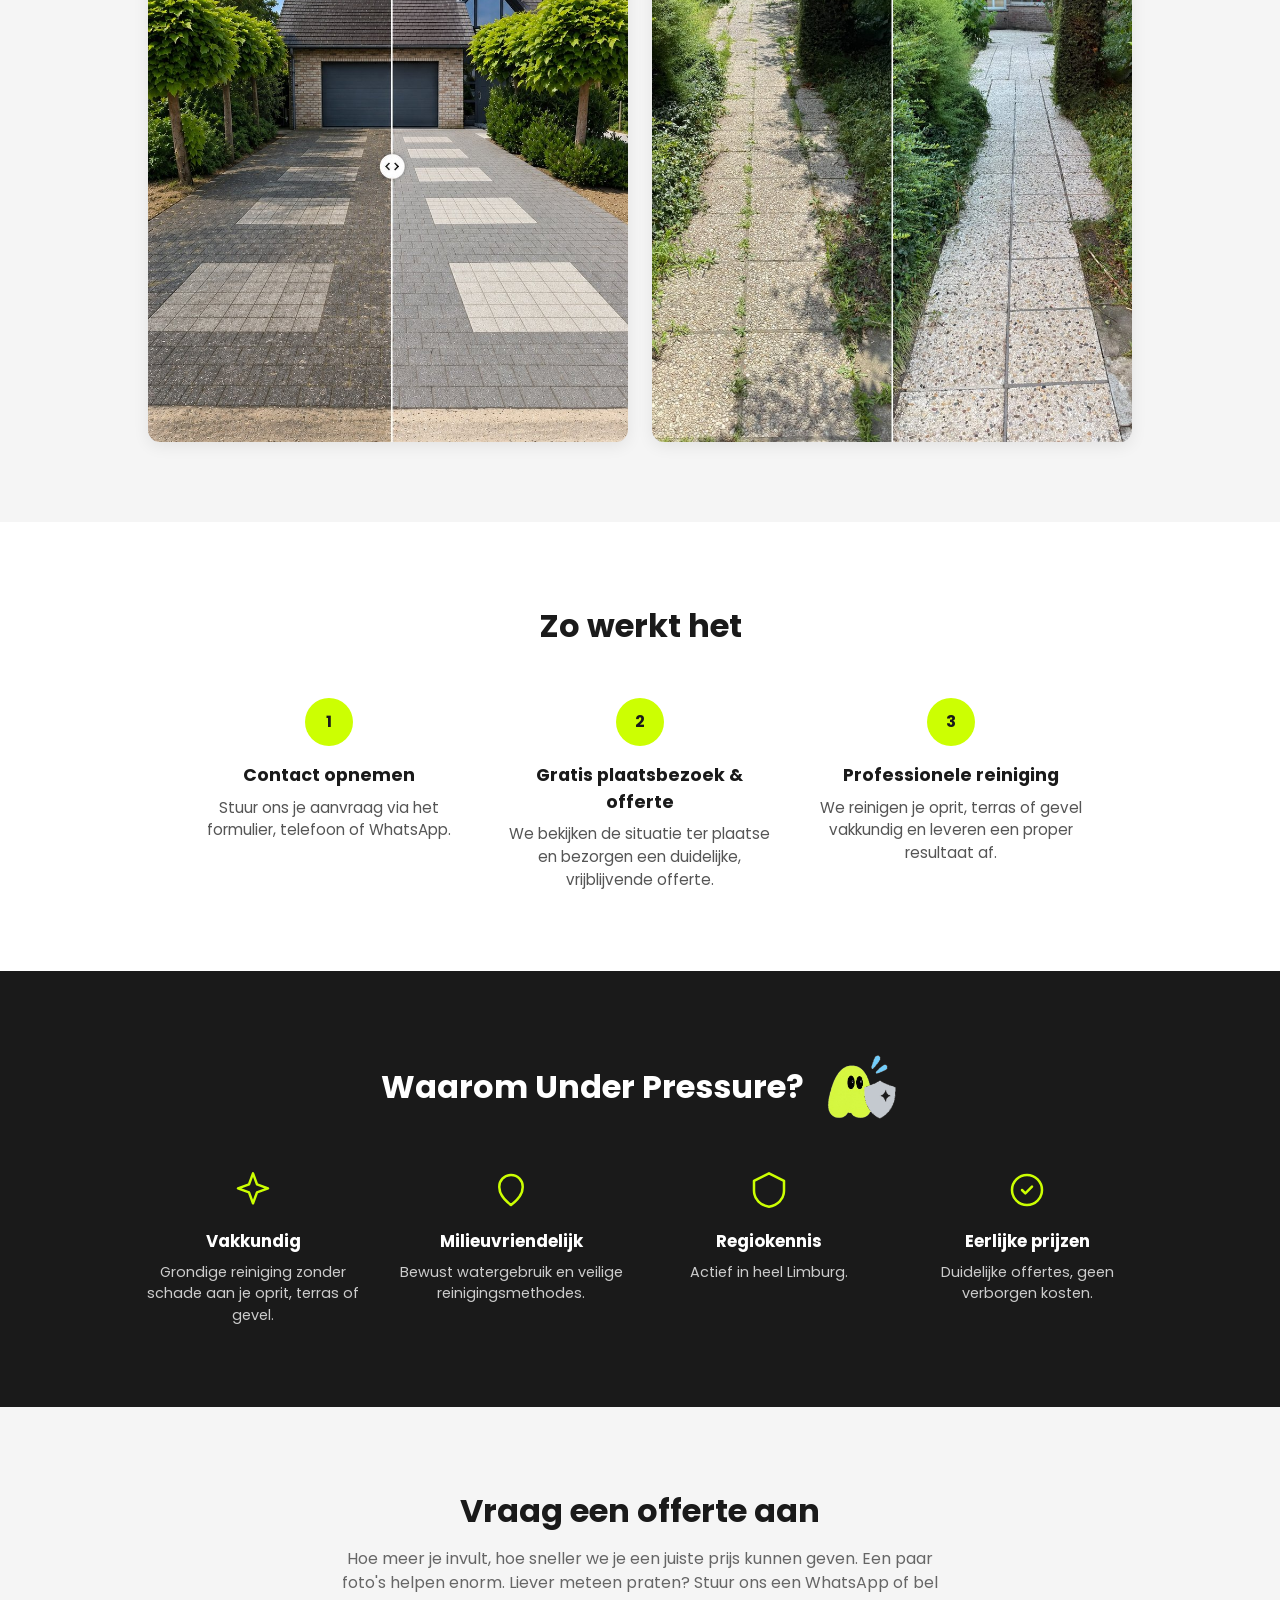
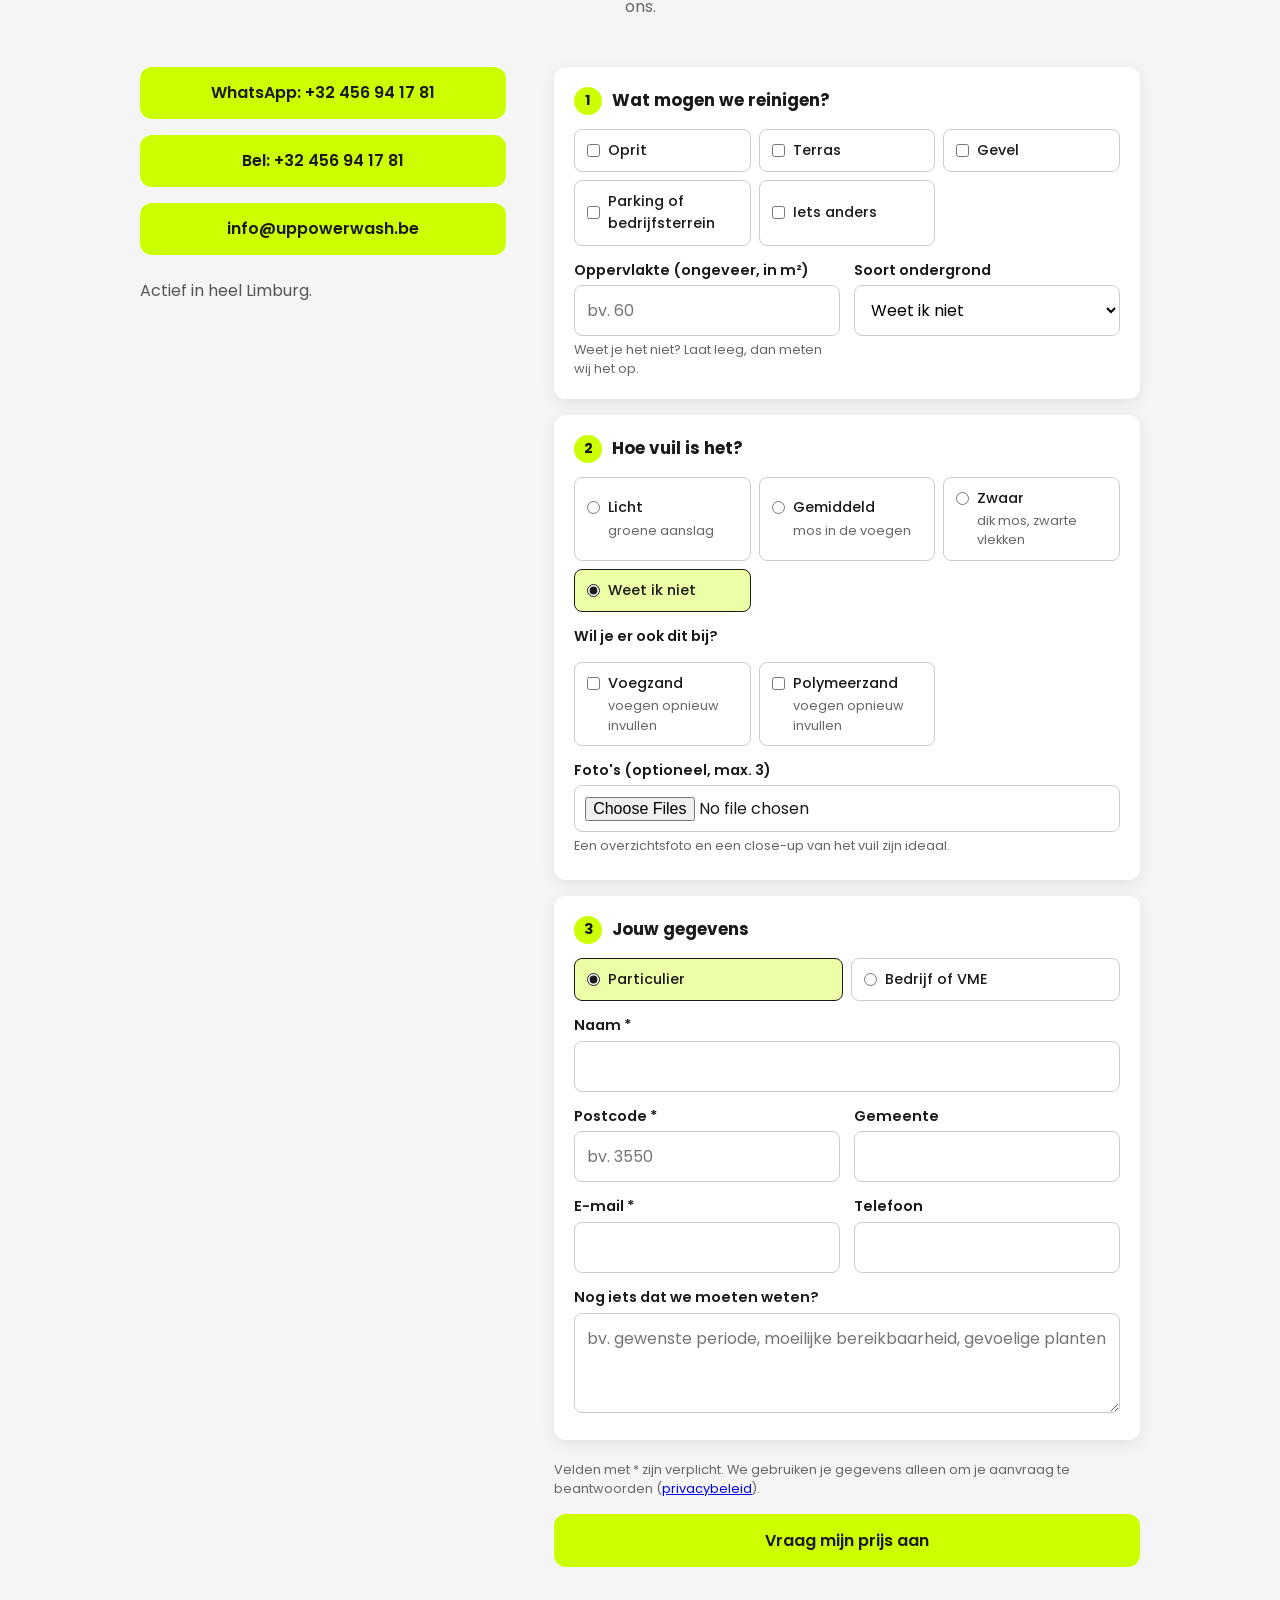
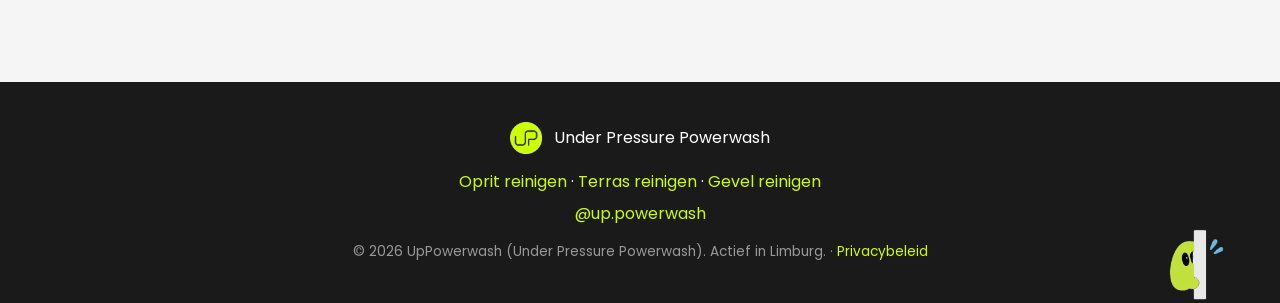
==== commit f163c3fa: "feat: quote requests counted in the UP dashboard; voegzand and polymeerzand as extra options Co-Auth" ====
--- a/index.html
+++ b/index.html
@@ -207,8 +207,8 @@
             </div>
             <p class="field-label">Wil je er ook dit bij?</p>
             <div class="choice-grid">
-              <label class="choice"><input type="checkbox" name="extra" value="Onkruid verwijderen"> Onkruid verwijderen</label>
-              <label class="choice"><input type="checkbox" name="extra" value="Voegen opnieuw invullen"> Voegen opnieuw invullen <span class="choice-sub">met zand of polymeerzand</span></label>
+              <label class="choice"><input type="checkbox" name="extra" value="Voegen invullen met voegzand"> Voegzand <span class="choice-sub">voegen opnieuw invullen</span></label>
+              <label class="choice"><input type="checkbox" name="extra" value="Voegen invullen met polymeerzand"> Polymeerzand <span class="choice-sub">voegen opnieuw invullen</span></label>
             </div>
             <div>
               <label for="fotos">Foto's (optioneel, max. 3)</label>
@@ -280,7 +280,7 @@
     </p>
   </footer>
 
-  <script src="js/main.js"></script>
+  <script src="js/main.js?v=2"></script>
   <script defer src="https://static.cloudflareinsights.com/beacon.min.js" data-cf-beacon='{"token": "c9d551eb4a704d3897691bb4f375aa56"}'></script>
 </body>
 </html>
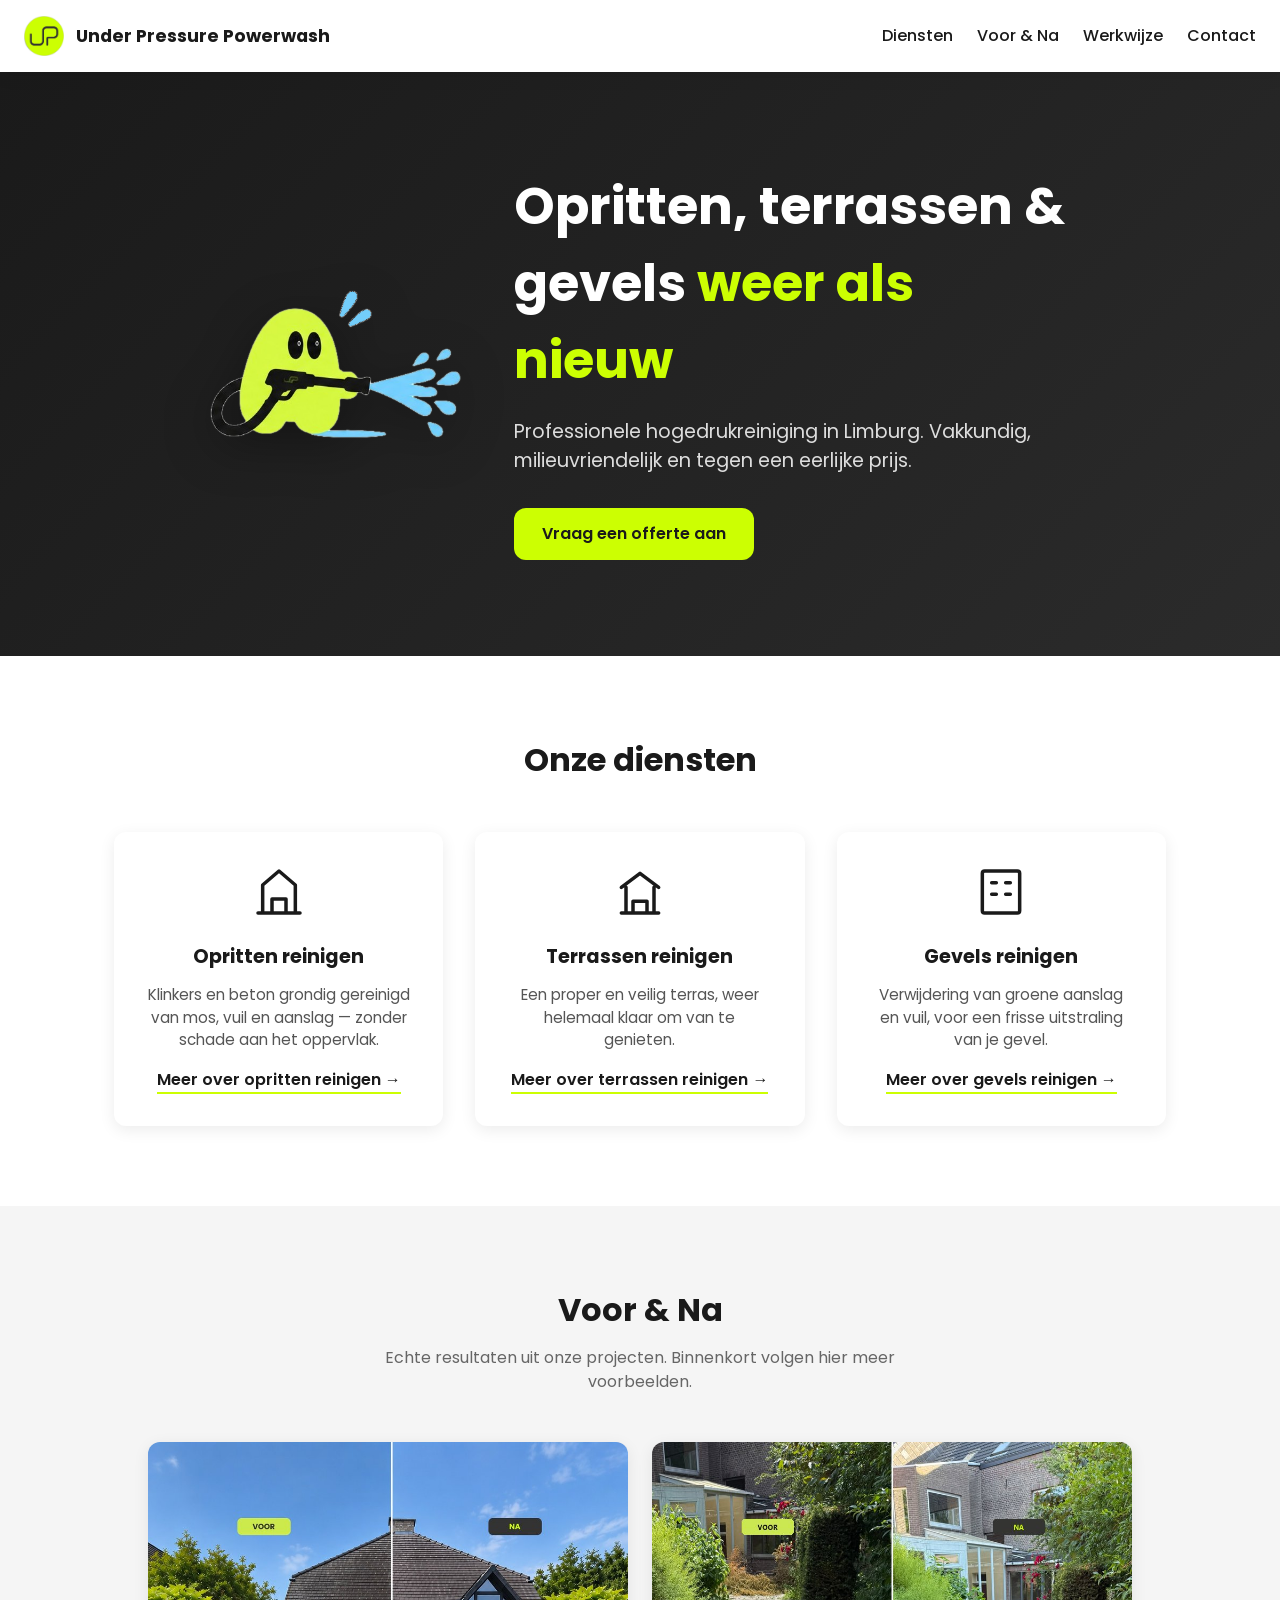
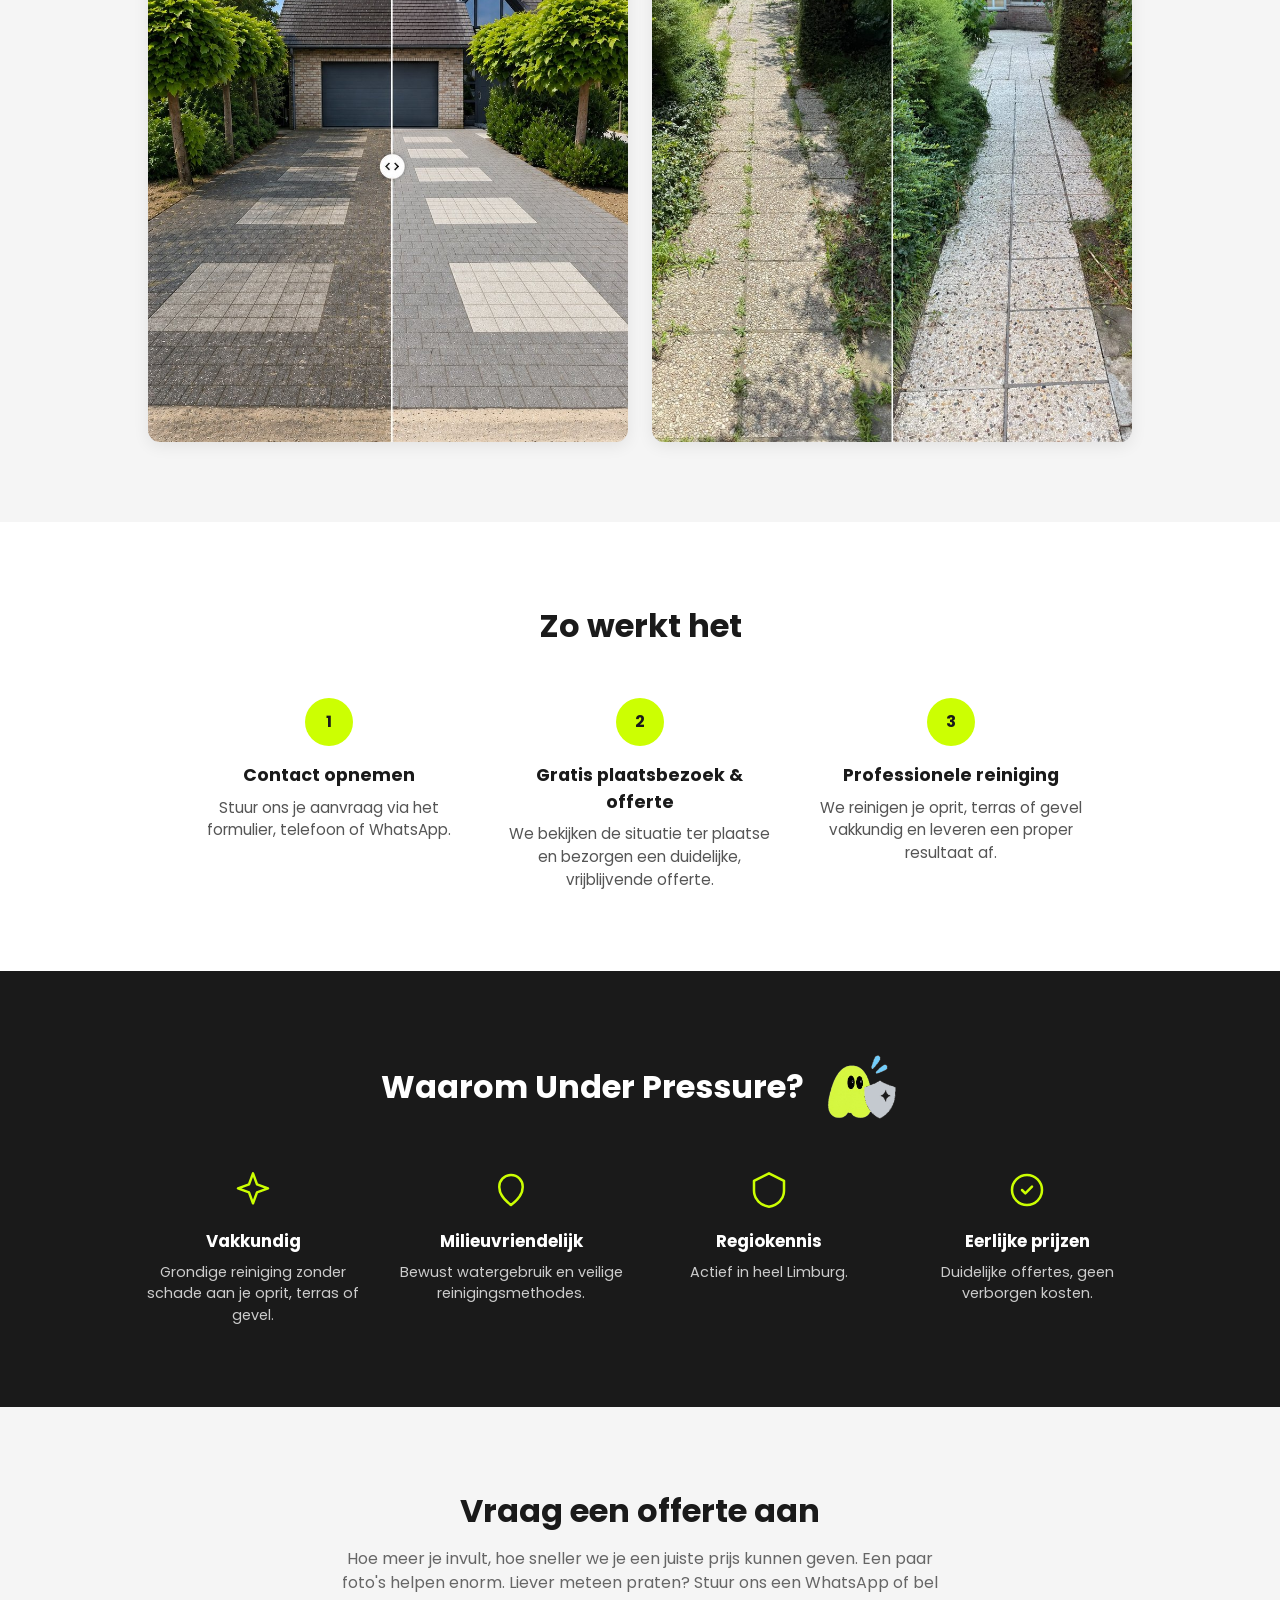
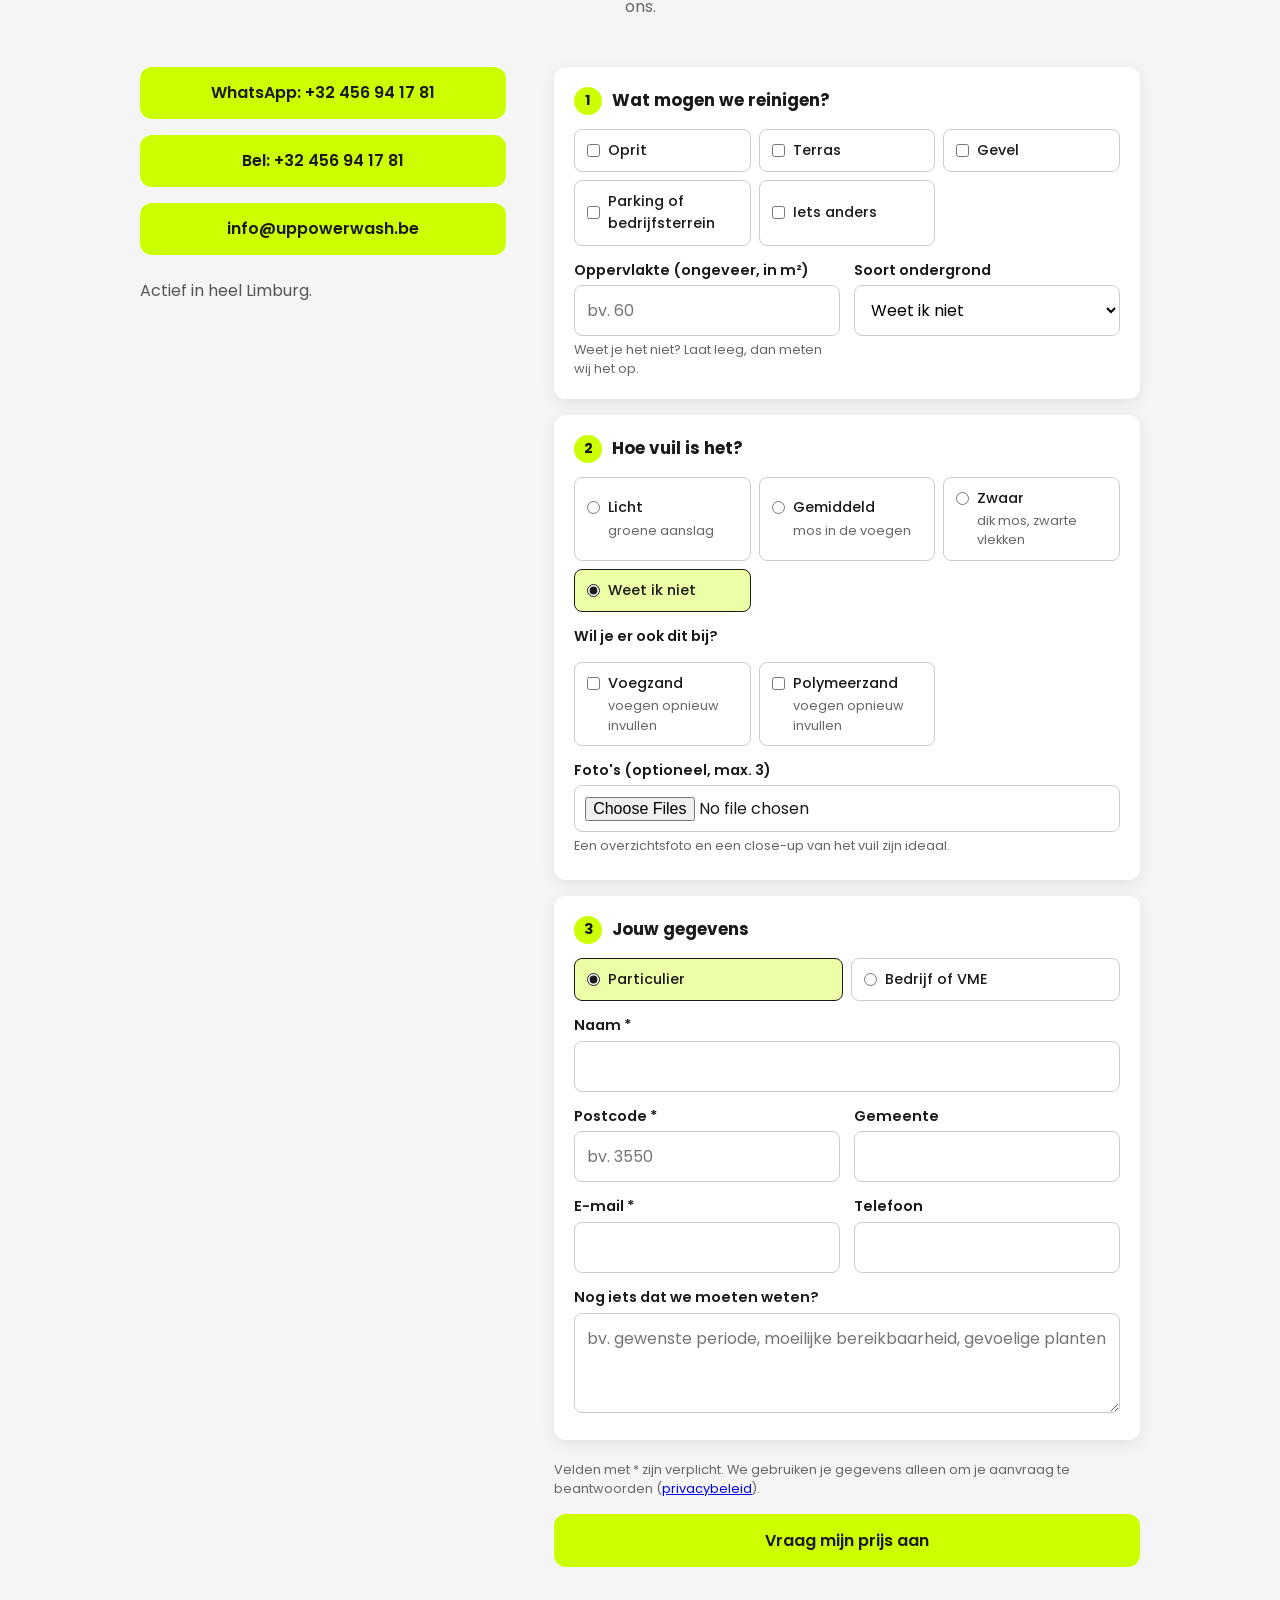
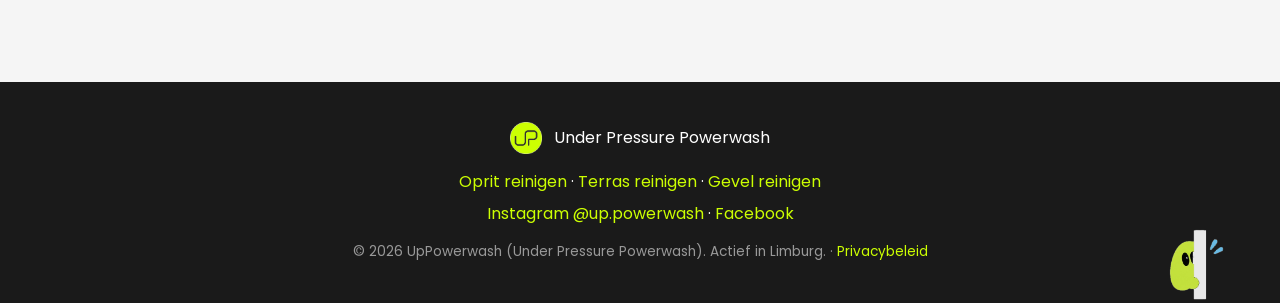
==== commit 5b0e4ccf: "feat: link the new Facebook page in footers and JSON-LD sameAs Co-Authored-By: Claude Opus 5.5 <nore" ====
--- a/index.html
+++ b/index.html
@@ -27,7 +27,7 @@
     "telephone": "+32456941781",
     "email": "info@uppowerwash.be",
     "areaServed": { "@type": "AdministrativeArea", "name": "Limburg, België" },
-    "sameAs": ["https://www.instagram.com/up.powerwash"]
+    "sameAs": ["https://www.instagram.com/up.powerwash", "https://www.facebook.com/profile.php?id=61595994253226"]
   }
   </script>
   <link rel="preconnect" href="https://fonts.googleapis.com">
@@ -273,7 +273,7 @@
       <span>Under Pressure Powerwash</span>
     </div>
     <p class="footer-services"><a href="oprit-reinigen.html">Oprit reinigen</a> &middot; <a href="terras-reinigen.html">Terras reinigen</a> &middot; <a href="gevel-reinigen.html">Gevel reinigen</a></p>
-    <p><a href="https://www.instagram.com/up.powerwash" target="_blank" rel="noopener">@up.powerwash</a></p>
+    <p><a href="https://www.instagram.com/up.powerwash" target="_blank" rel="noopener">Instagram @up.powerwash</a> &middot; <a href="https://www.facebook.com/profile.php?id=61595994253226" target="_blank" rel="noopener">Facebook</a></p>
     <p class="fine-print">
       &copy; 2026 UpPowerwash (Under Pressure Powerwash). Actief in Limburg.
       &middot; <a href="privacy.html">Privacybeleid</a>
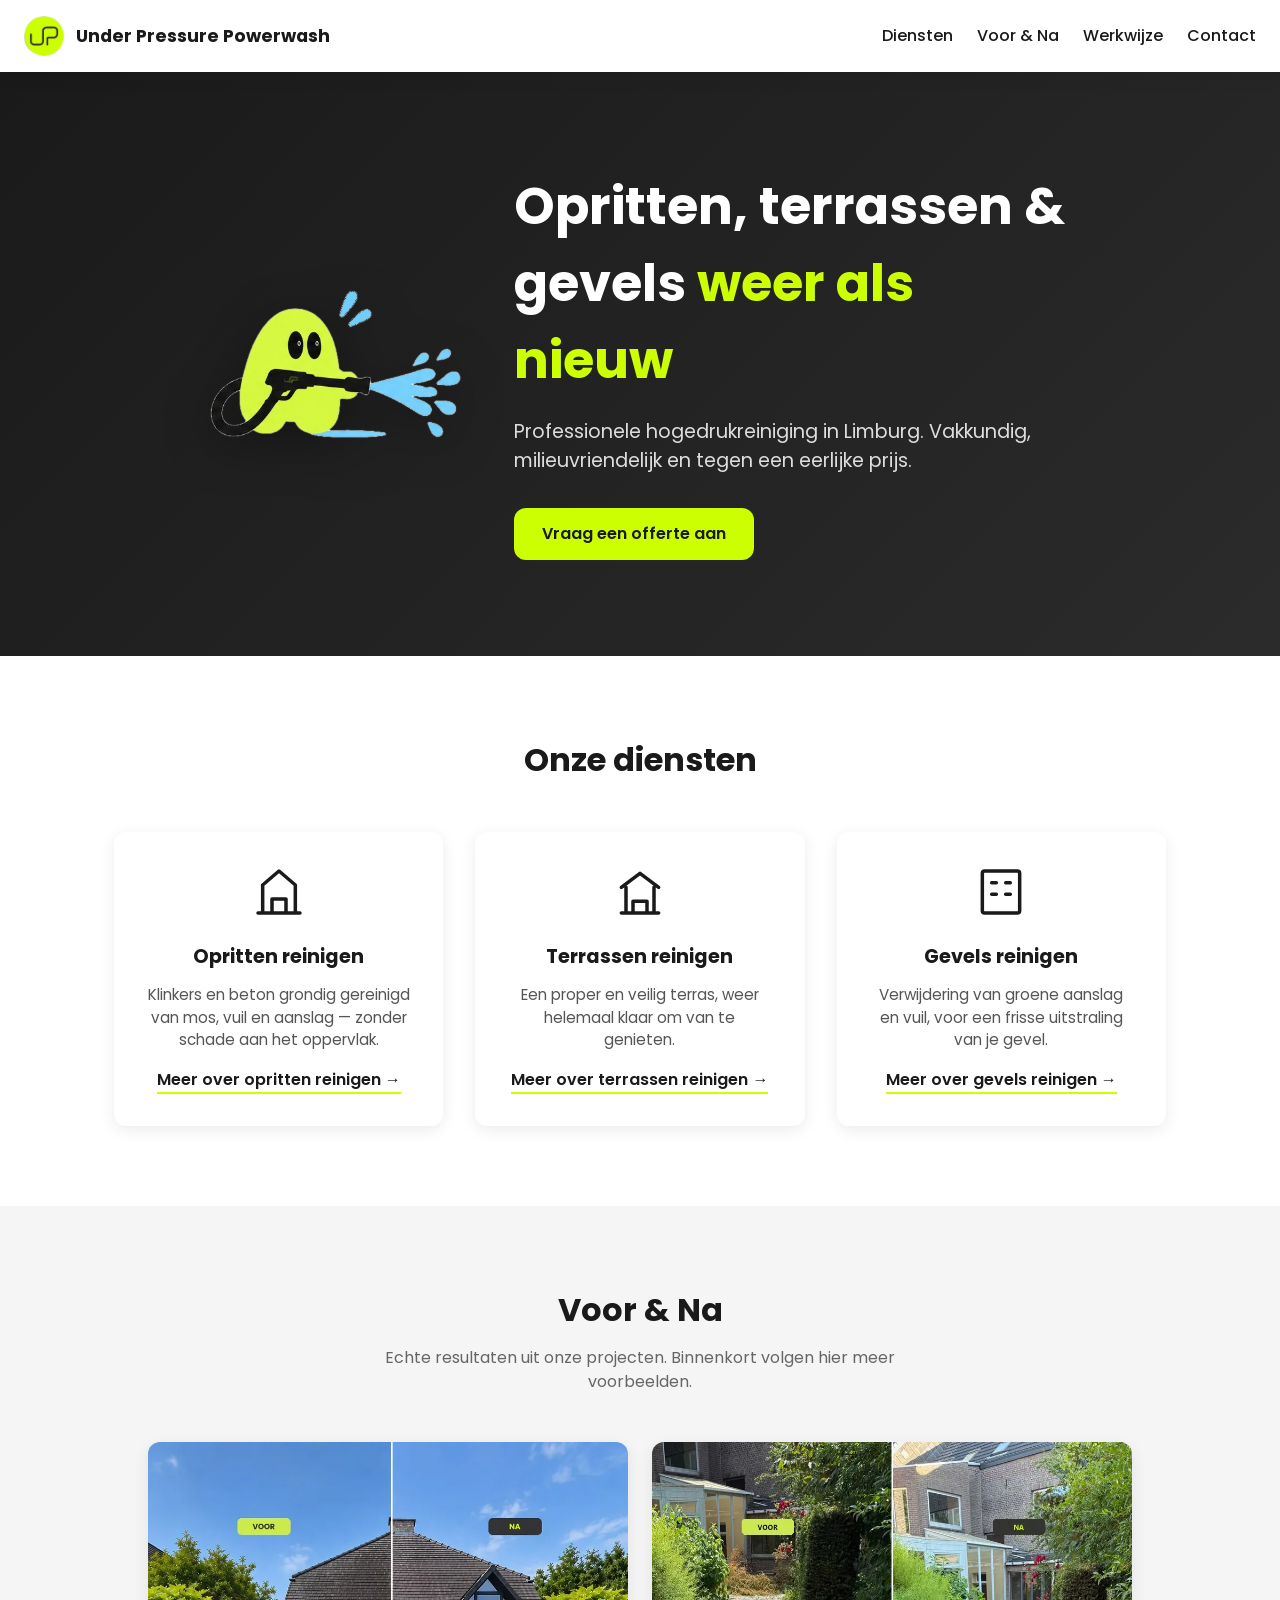
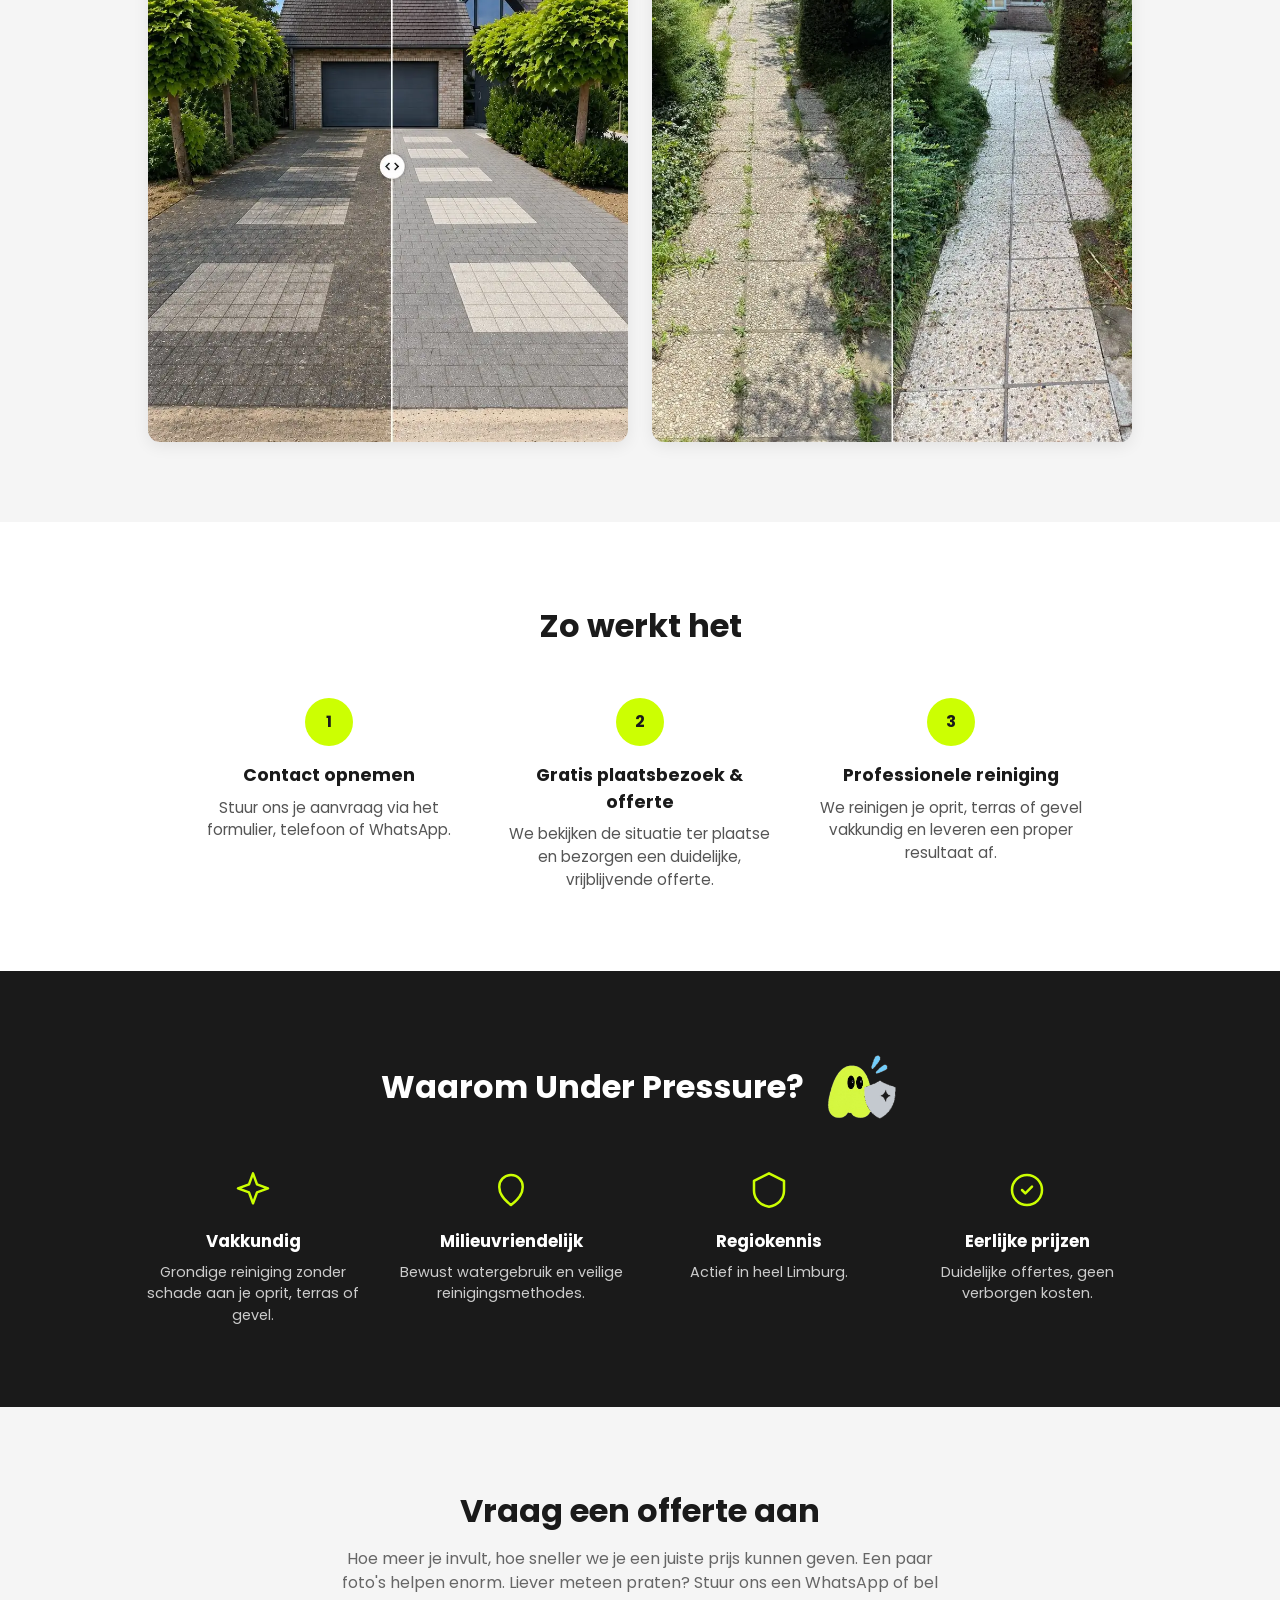
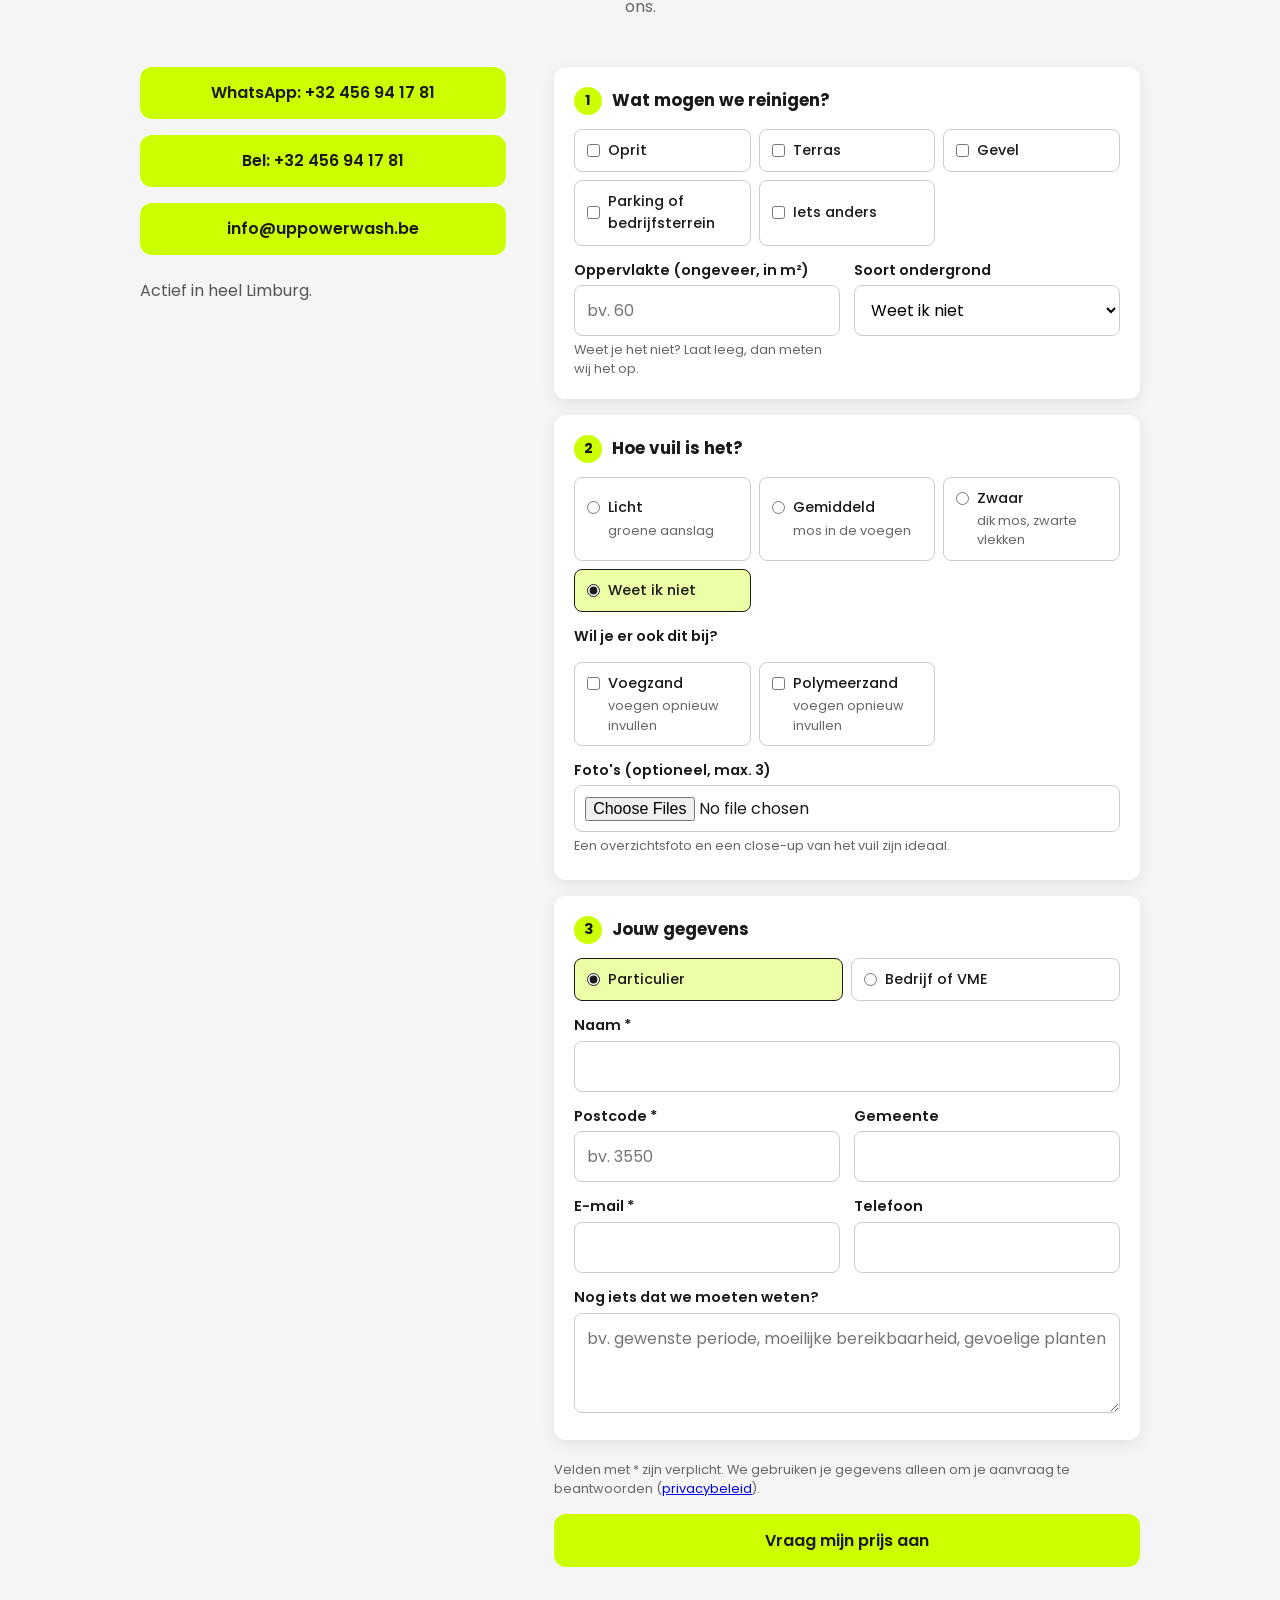
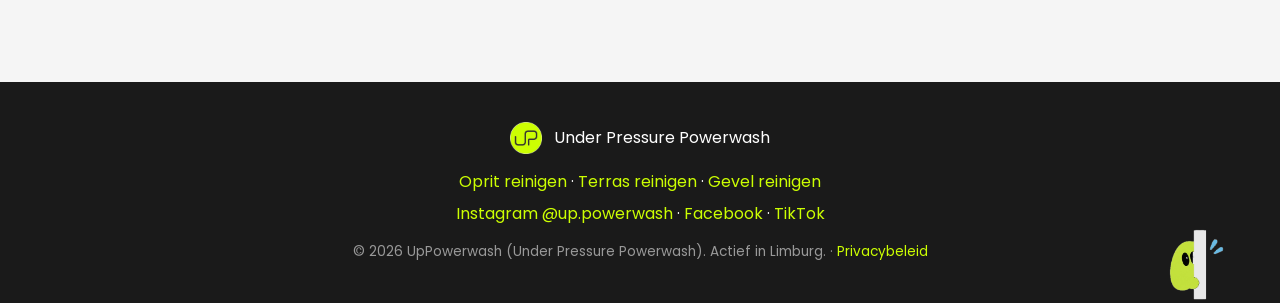
==== commit 9fea8951: "perf: small logo, WebP photos, fixed image sizes; 404 page, TikTok link, sitemap dates Co-Authored-B" ====
--- a/index.html
+++ b/index.html
@@ -27,7 +27,7 @@
     "telephone": "+32456941781",
     "email": "info@uppowerwash.be",
     "areaServed": { "@type": "AdministrativeArea", "name": "Limburg, België" },
-    "sameAs": ["https://www.instagram.com/up.powerwash", "https://www.facebook.com/profile.php?id=61595994253226"]
+    "sameAs": ["https://www.instagram.com/up.powerwash", "https://www.facebook.com/profile.php?id=61595994253226", "https://www.tiktok.com/@uppowerwash"]
   }
   </script>
   <link rel="preconnect" href="https://fonts.googleapis.com">
@@ -37,7 +37,7 @@
 <body>
   <header class="site-header">
     <div class="brand">
-      <img src="assets/logo.png" alt="Under Pressure Powerwash logo">
+      <img src="assets/logo-96.png" alt="Under Pressure Powerwash logo" width="40" height="40">
       <span>Under Pressure Powerwash</span>
     </div>
     <button id="nav-toggle" aria-label="Menu" aria-expanded="false">
@@ -59,7 +59,7 @@
           <p>Professionele hogedrukreiniging in Limburg. Vakkundig, milieuvriendelijk en tegen een eerlijke prijs.</p>
           <a href="#contact" class="btn btn-primary">Vraag een offerte aan</a>
         </div>
-        <img class="hero-mascot" src="assets/mascotte-hogedruk.png?v=3" alt="Under Pressure mascotte met een hogedrukreiniger">
+        <img class="hero-mascot" src="assets/mascotte-hogedruk.png?v=3" width="409" height="250" alt="Under Pressure mascotte met een hogedrukreiniger">
       </div>
     </section>
 
@@ -92,10 +92,10 @@
       <p class="section-note">Echte resultaten uit onze projecten. Binnenkort volgen hier meer voorbeelden.</p>
       <div class="before-after-grid">
         <figure class="project-photo">
-          <img src="assets/project-voor-na-1.jpg" alt="Oprit voor en na hogedrukreiniging: van bemost en vervuild naar volledig proper" loading="lazy">
+          <picture><source srcset="assets/project-voor-na-1.webp" type="image/webp"><img src="assets/project-voor-na-1.jpg" alt="Oprit voor en na hogedrukreiniging: van bemost en vervuild naar volledig proper" width="900" height="1125" loading="lazy"></picture>
         </figure>
         <figure class="project-photo">
-          <img src="assets/project-voor-na-2.jpg?v=2" alt="Terras in grindtegels voor en na reiniging: van onkruid en vuil tussen de voegen naar volledig proper" loading="lazy">
+          <picture><source srcset="assets/project-voor-na-2.webp" type="image/webp"><img src="assets/project-voor-na-2.jpg?v=2" alt="Terras in grindtegels voor en na reiniging: van onkruid en vuil tussen de voegen naar volledig proper" width="900" height="1125" loading="lazy"></picture>
         </figure>
       </div>
     </section>
@@ -124,7 +124,7 @@
     <section id="waarom">
       <div class="waarom-header">
         <h2>Waarom Under Pressure?</h2>
-        <img class="waarom-mascot" src="assets/mascotte-schild.png?v=4" alt="Under Pressure mascotte met een schild, symbool voor betrouwbaarheid" loading="lazy">
+        <img class="waarom-mascot" src="assets/mascotte-schild.png?v=4" width="269" height="249" alt="Under Pressure mascotte met een schild, symbool voor betrouwbaarheid" loading="lazy">
       </div>
       <div class="values-grid">
         <div class="value-card">
@@ -267,13 +267,13 @@
   </main>
 
   <footer class="site-footer">
-    <img class="footer-mascot" src="assets/mascotte-piepen.png?v=4" alt="" aria-hidden="true" loading="lazy">
+    <img class="footer-mascot" src="assets/mascotte-piepen.png?v=4" width="312" height="261" alt="" aria-hidden="true" loading="lazy">
     <div class="brand">
-      <img src="assets/logo.png" alt="Under Pressure Powerwash logo">
+      <img src="assets/logo-96.png" alt="Under Pressure Powerwash logo" width="40" height="40">
       <span>Under Pressure Powerwash</span>
     </div>
     <p class="footer-services"><a href="oprit-reinigen.html">Oprit reinigen</a> &middot; <a href="terras-reinigen.html">Terras reinigen</a> &middot; <a href="gevel-reinigen.html">Gevel reinigen</a></p>
-    <p><a href="https://www.instagram.com/up.powerwash" target="_blank" rel="noopener">Instagram @up.powerwash</a> &middot; <a href="https://www.facebook.com/profile.php?id=61595994253226" target="_blank" rel="noopener">Facebook</a></p>
+    <p><a href="https://www.instagram.com/up.powerwash" target="_blank" rel="noopener">Instagram @up.powerwash</a> &middot; <a href="https://www.facebook.com/profile.php?id=61595994253226" target="_blank" rel="noopener">Facebook</a> &middot; <a href="https://www.tiktok.com/@uppowerwash" target="_blank" rel="noopener">TikTok</a></p>
     <p class="fine-print">
       &copy; 2026 UpPowerwash (Under Pressure Powerwash). Actief in Limburg.
       &middot; <a href="privacy.html">Privacybeleid</a>
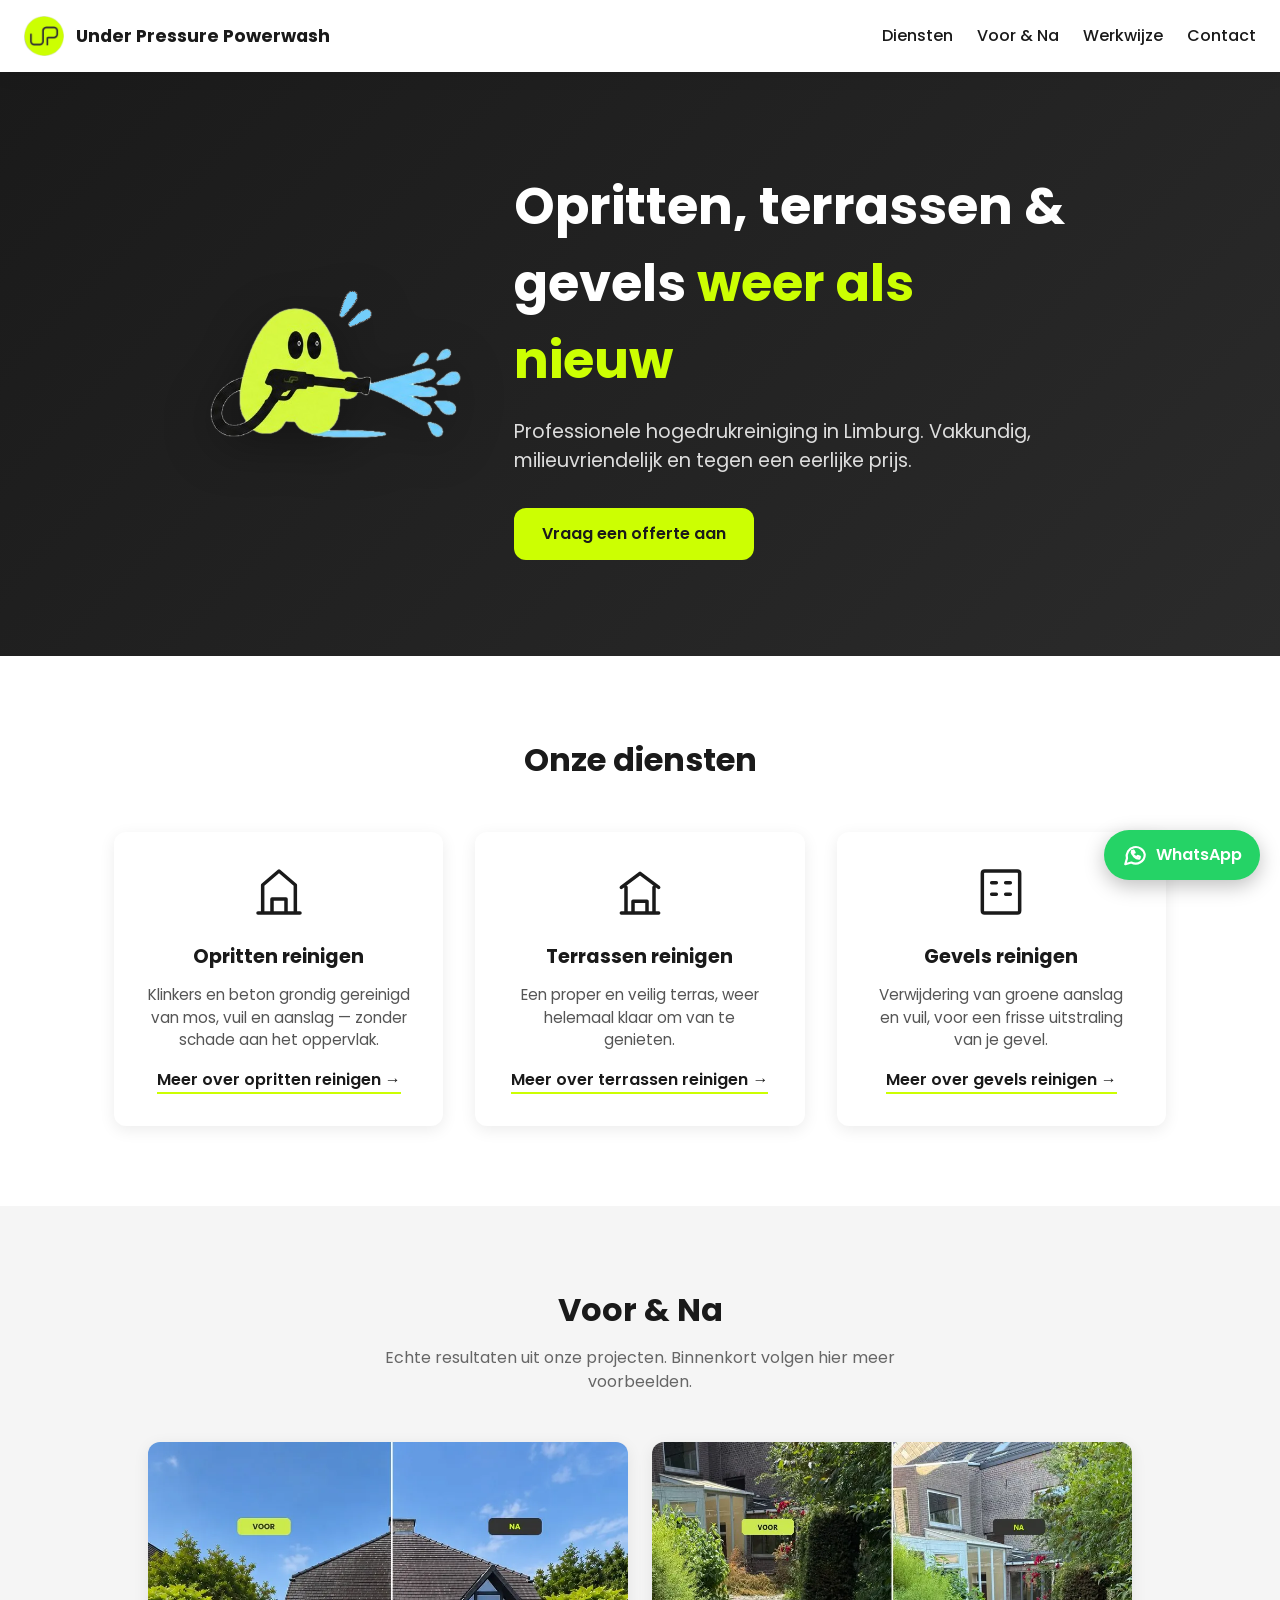
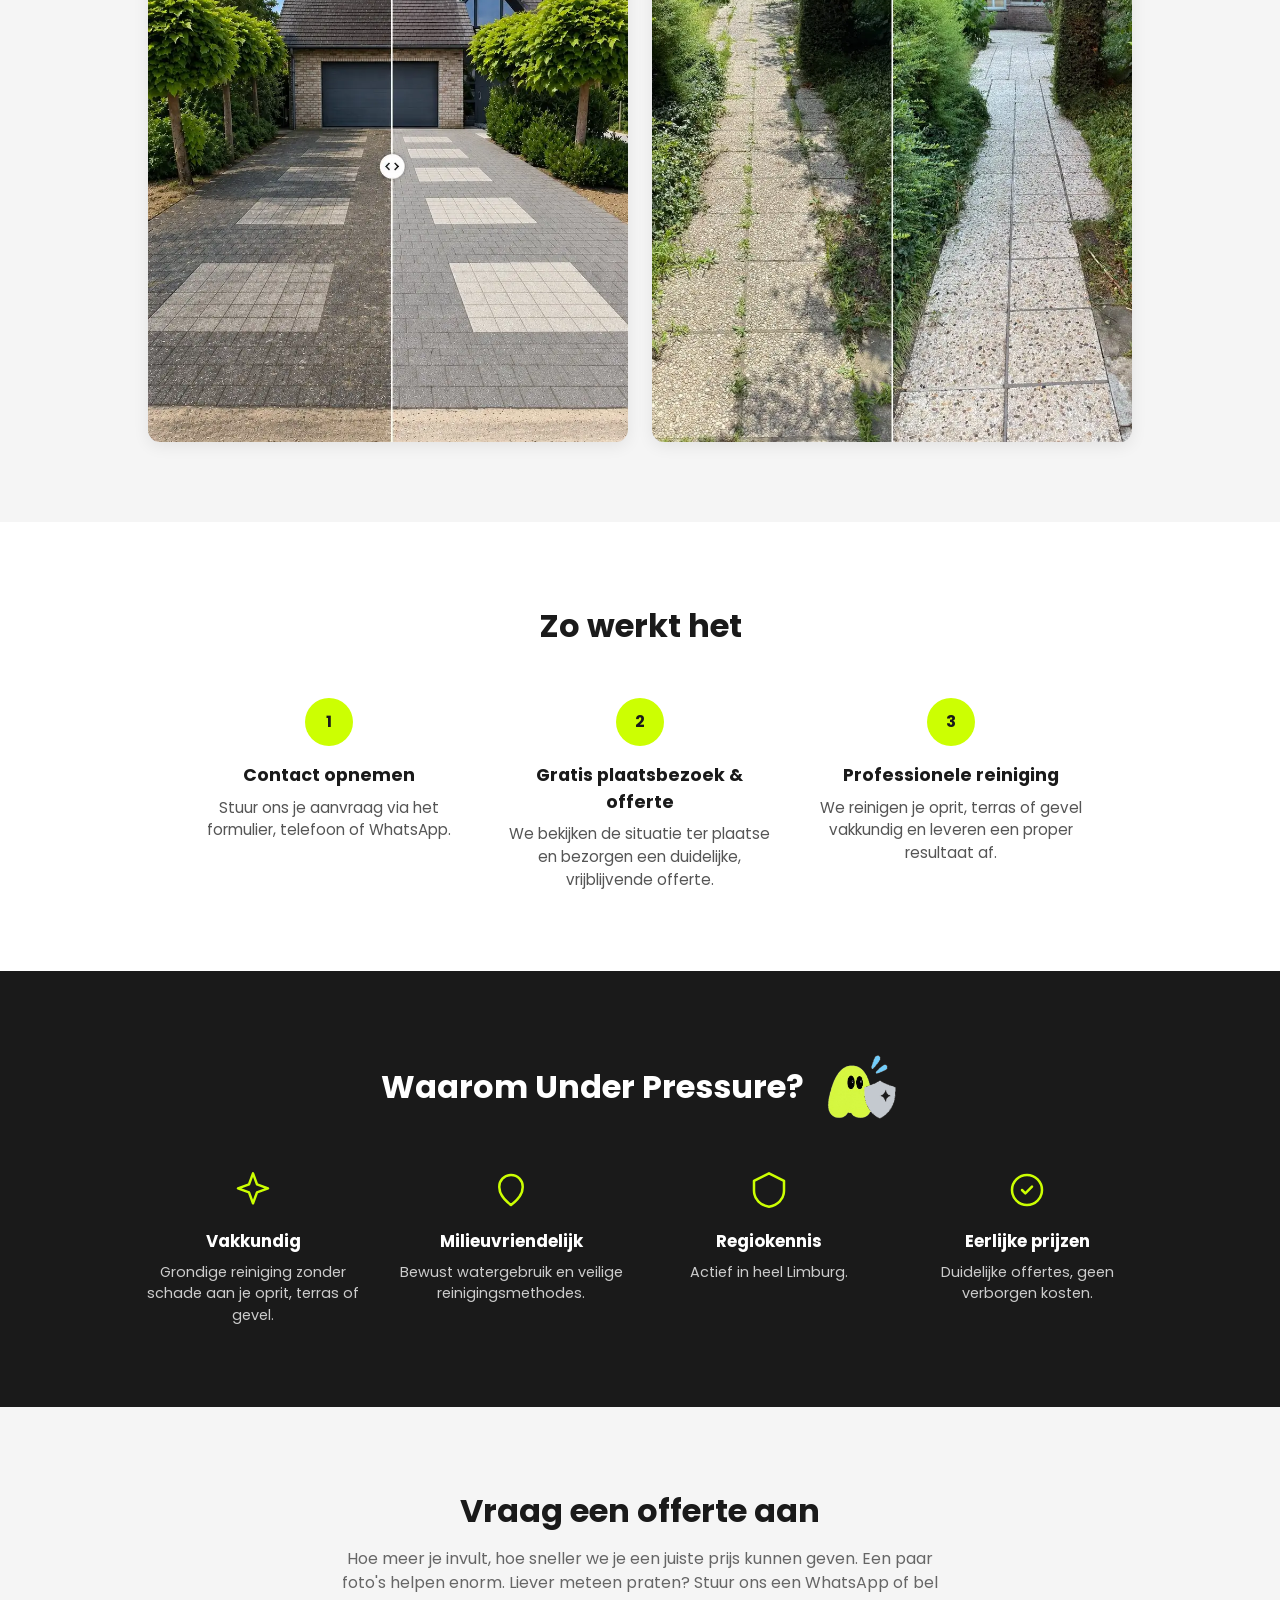
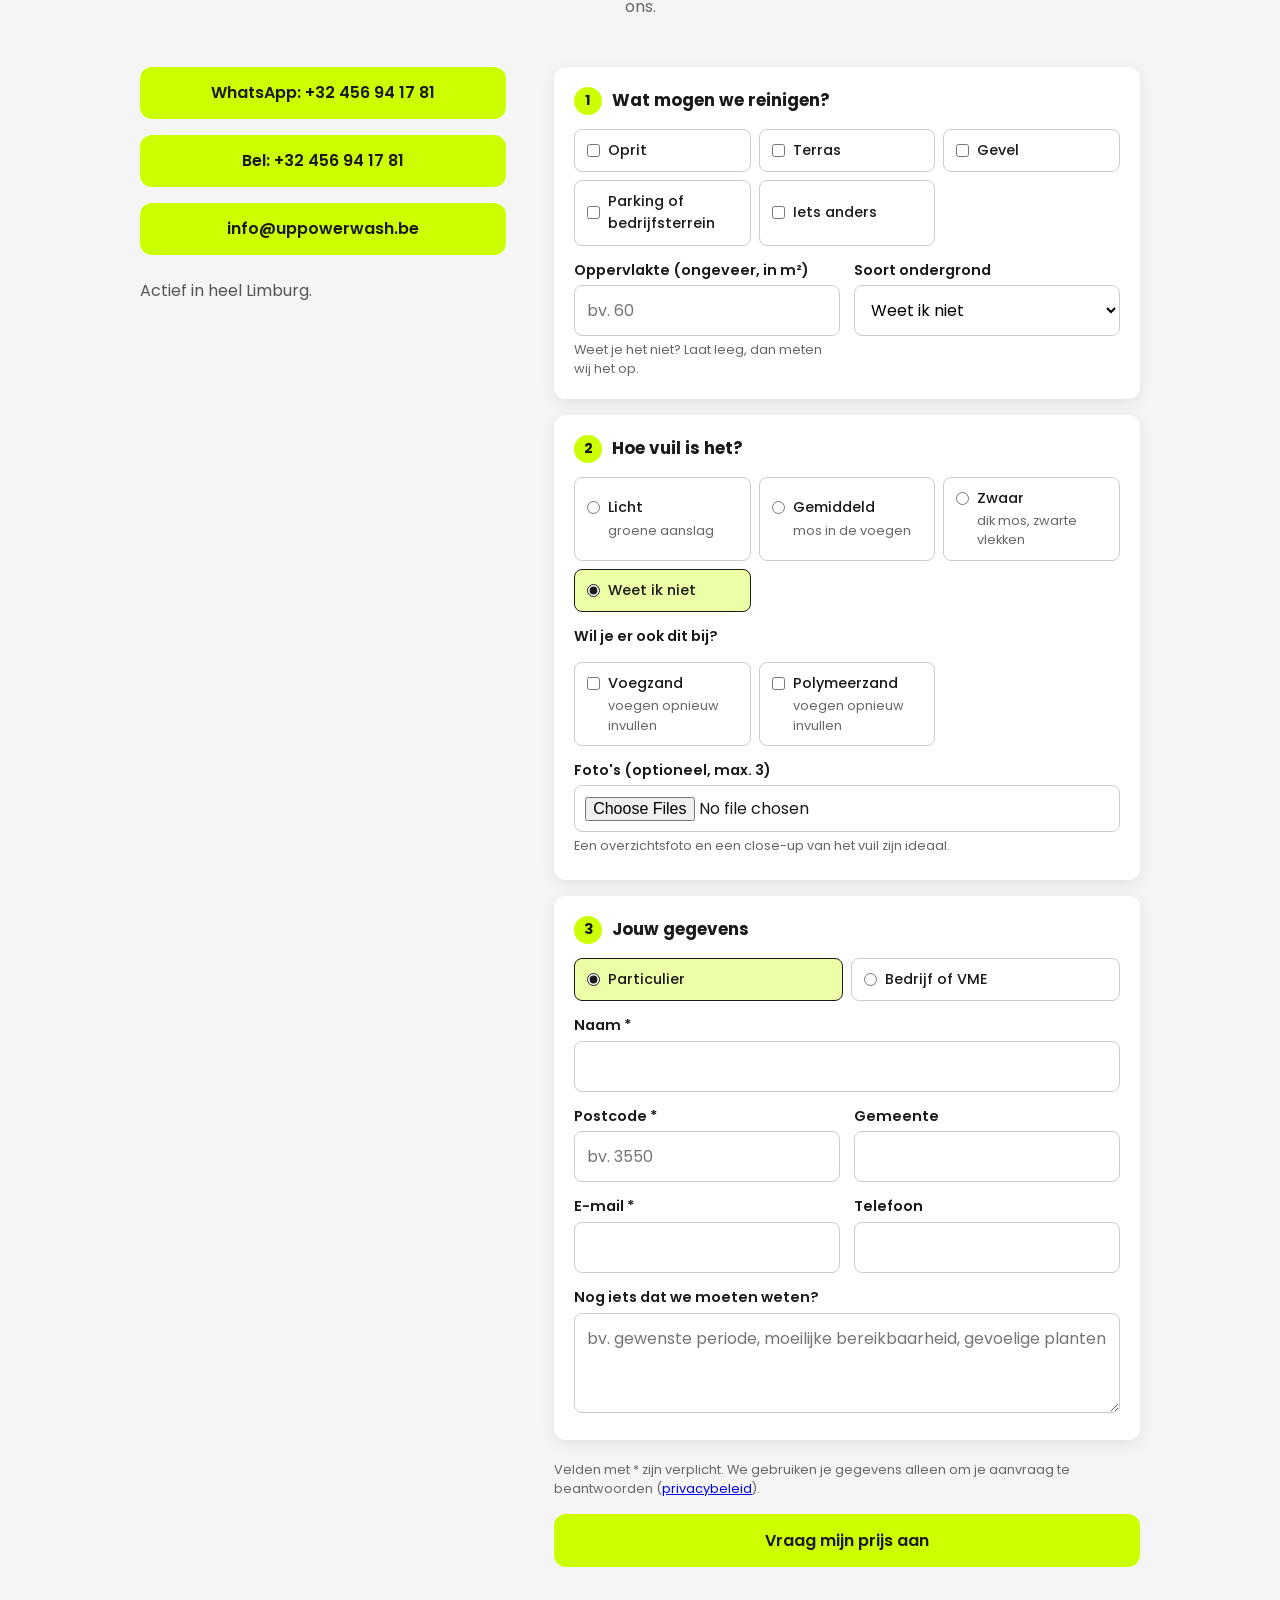
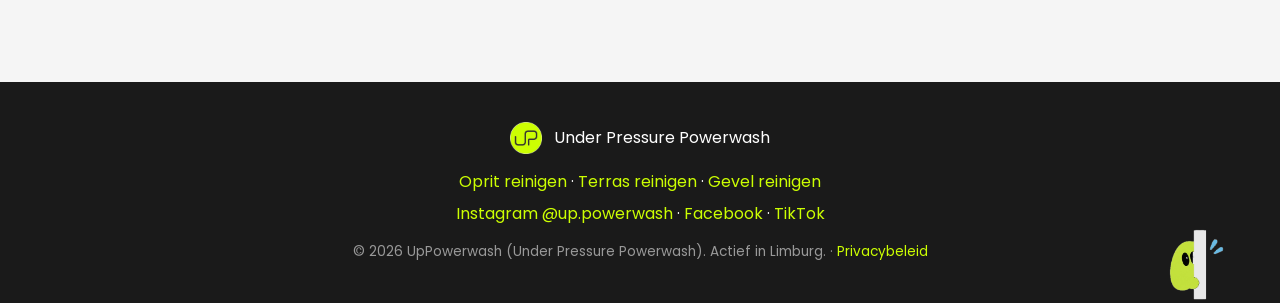
==== commit cb3eb220: "feat: floating WhatsApp button, FAQ structured data, font preconnect, CSS cache-busting Co-Authored-" ====
--- a/index.html
+++ b/index.html
@@ -31,8 +31,9 @@
   }
   </script>
   <link rel="preconnect" href="https://fonts.googleapis.com">
+  <link rel="preconnect" href="https://fonts.gstatic.com" crossorigin>
   <link href="https://fonts.googleapis.com/css2?family=Poppins:wght@400;500;600;700&display=swap" rel="stylesheet">
-  <link rel="stylesheet" href="css/styles.css">
+  <link rel="stylesheet" href="css/styles.css?v=2">
 </head>
 <body>
   <header class="site-header">
@@ -280,6 +281,10 @@
     </p>
   </footer>
 
+  <a class="whatsapp-float" href="https://wa.me/32456941781?text=Hallo%20UP%2C%20ik%20heb%20een%20vraag%20over%20een%20reiniging." target="_blank" rel="noopener" aria-label="Stuur ons een WhatsApp-bericht">
+    <svg class="icon" viewBox="0 0 24 24" width="26" height="26" fill="none" stroke="currentColor" stroke-width="2" stroke-linecap="round" stroke-linejoin="round" aria-hidden="true"><path d="M21 11.5a8.4 8.4 0 0 1-12.4 7.4L3 20.5l1.6-5.4A8.4 8.4 0 1 1 21 11.5z"/><path d="M9 9.5c.3 1.9 2.6 4.2 4.5 4.5l1.2-1.2 1.8.9-.4 1.6c-3.4.4-7.3-3.5-6.9-6.9l1.6-.4.9 1.8z"/></svg>
+    <span>WhatsApp</span>
+  </a>
   <script src="js/main.js?v=2"></script>
   <script defer src="https://static.cloudflareinsights.com/beacon.min.js" data-cf-beacon='{"token": "c9d551eb4a704d3897691bb4f375aa56"}'></script>
 </body>
--- a/css/styles.css
+++ b/css/styles.css
@@ -669,3 +669,28 @@
 .btn-outline-dark:hover { background: var(--up-lime); border-color: var(--up-lime); }
 
 .site-footer .footer-services { margin-bottom: 8px; }
+
+/* Floating WhatsApp button (all main pages) */
+.whatsapp-float {
+  position: fixed;
+  right: 20px;
+  bottom: 20px;
+  z-index: 50;
+  display: inline-flex;
+  align-items: center;
+  gap: 8px;
+  padding: 12px 18px;
+  border-radius: 999px;
+  background: #25D366;
+  color: #fff;
+  font-weight: 600;
+  text-decoration: none;
+  box-shadow: 0 6px 20px rgba(0, 0, 0, 0.25);
+  transition: transform 0.15s ease;
+}
+.whatsapp-float:hover { transform: translateY(-2px); }
+.whatsapp-float .icon { width: 26px; height: 26px; flex-shrink: 0; }
+@media (max-width: 600px) {
+  .whatsapp-float { padding: 14px; right: 16px; bottom: 16px; }
+  .whatsapp-float span { display: none; }
+}
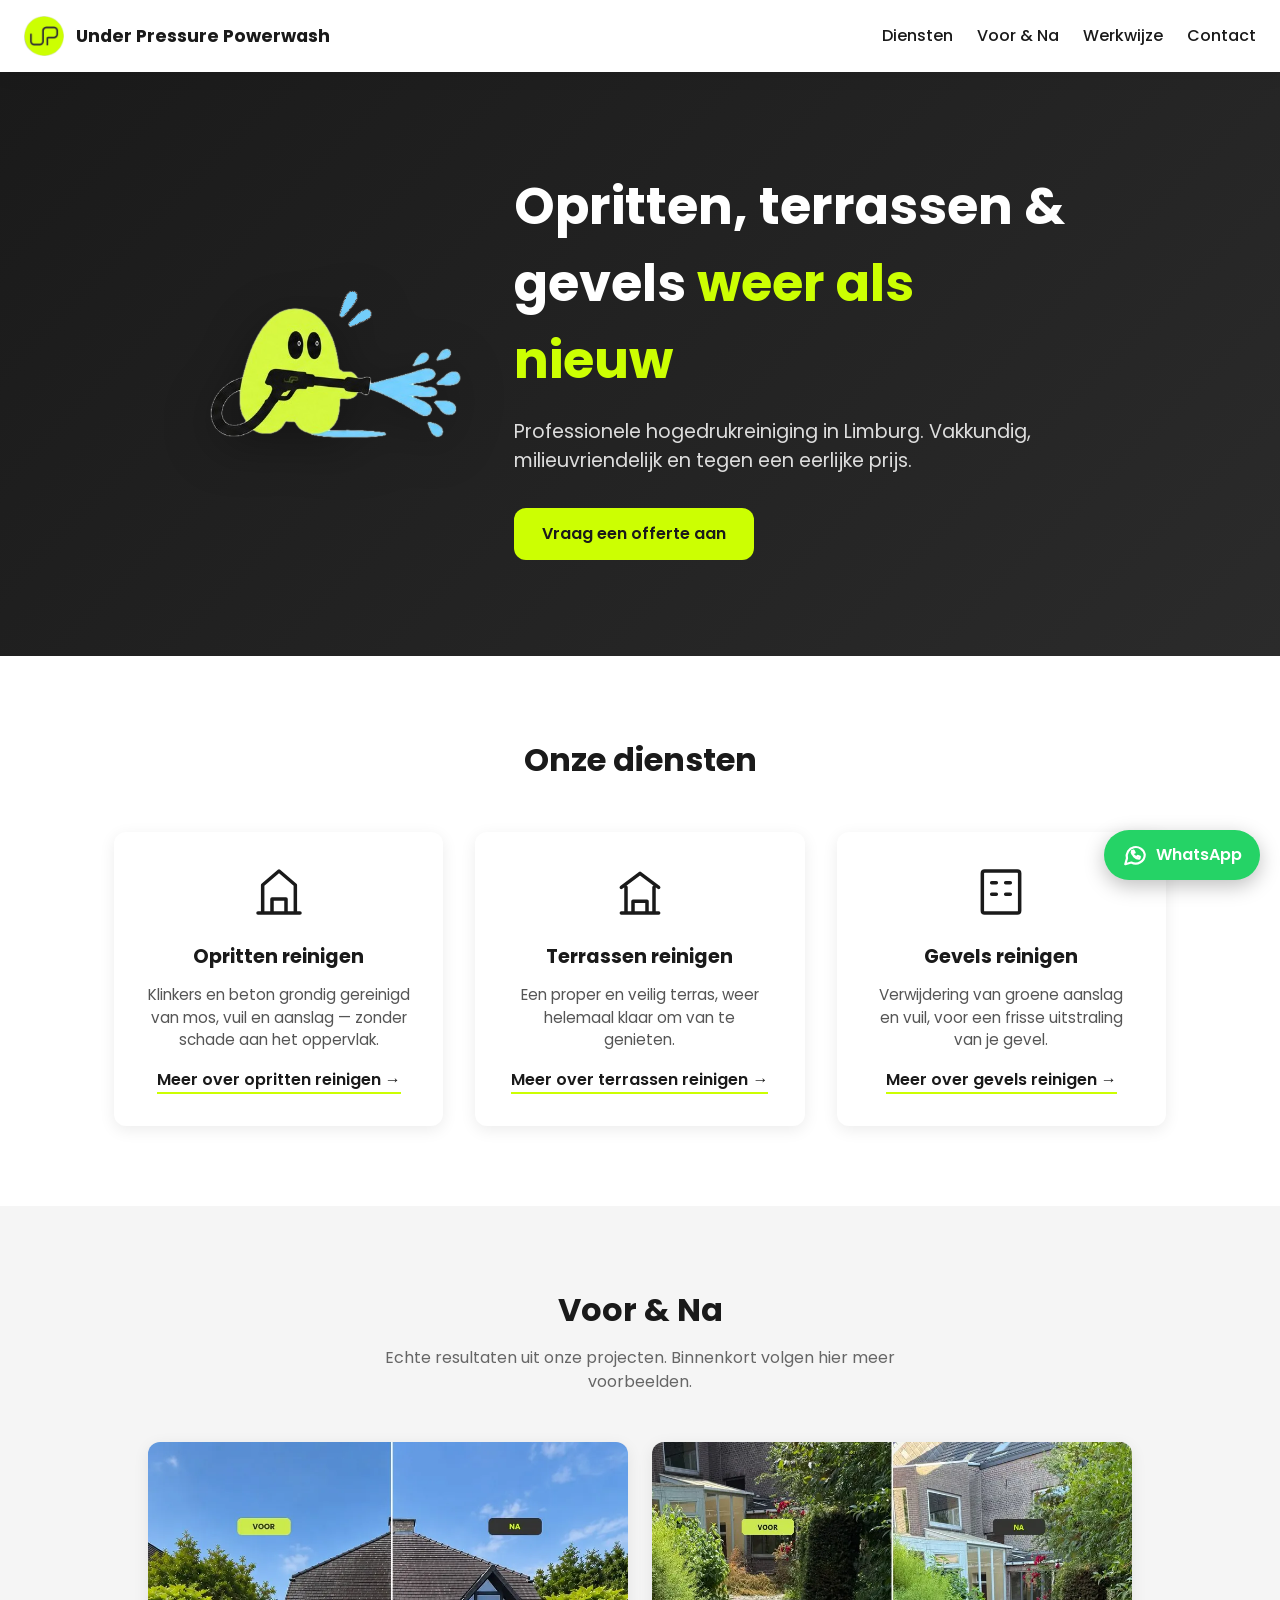
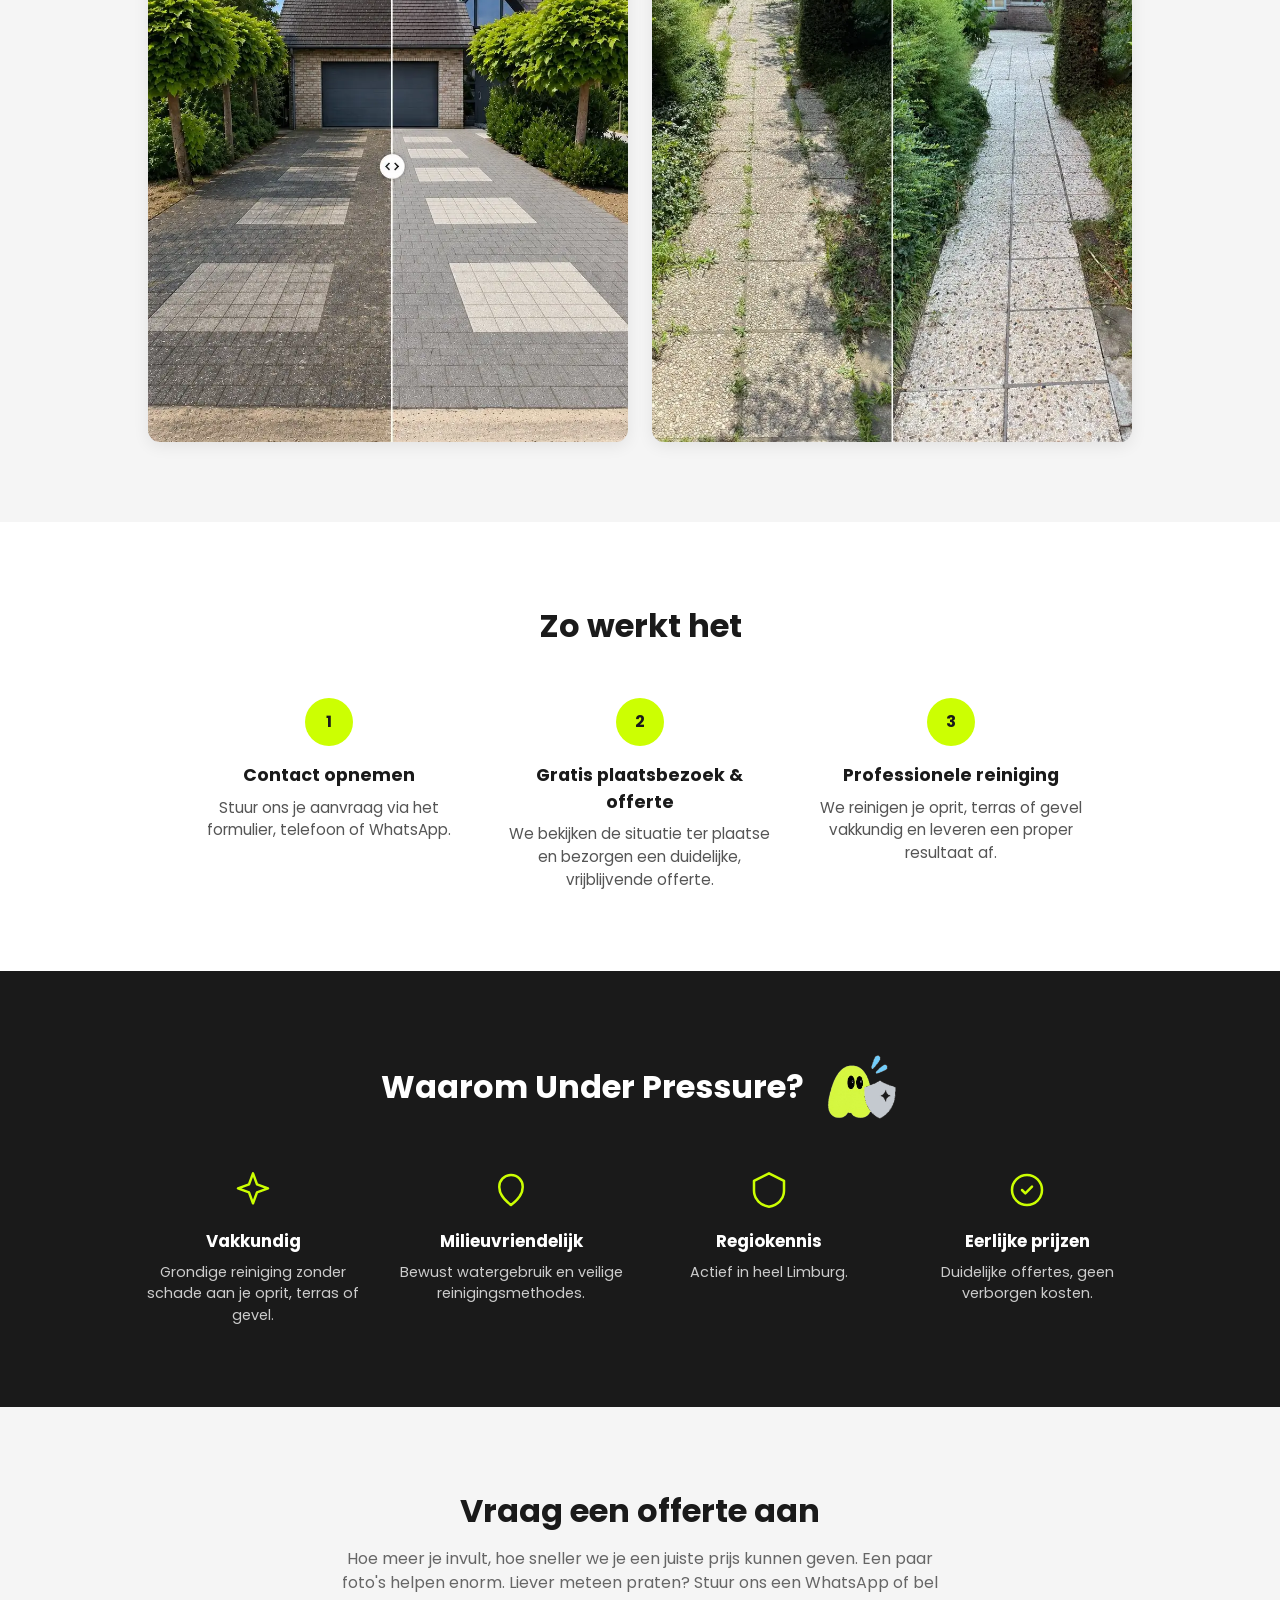
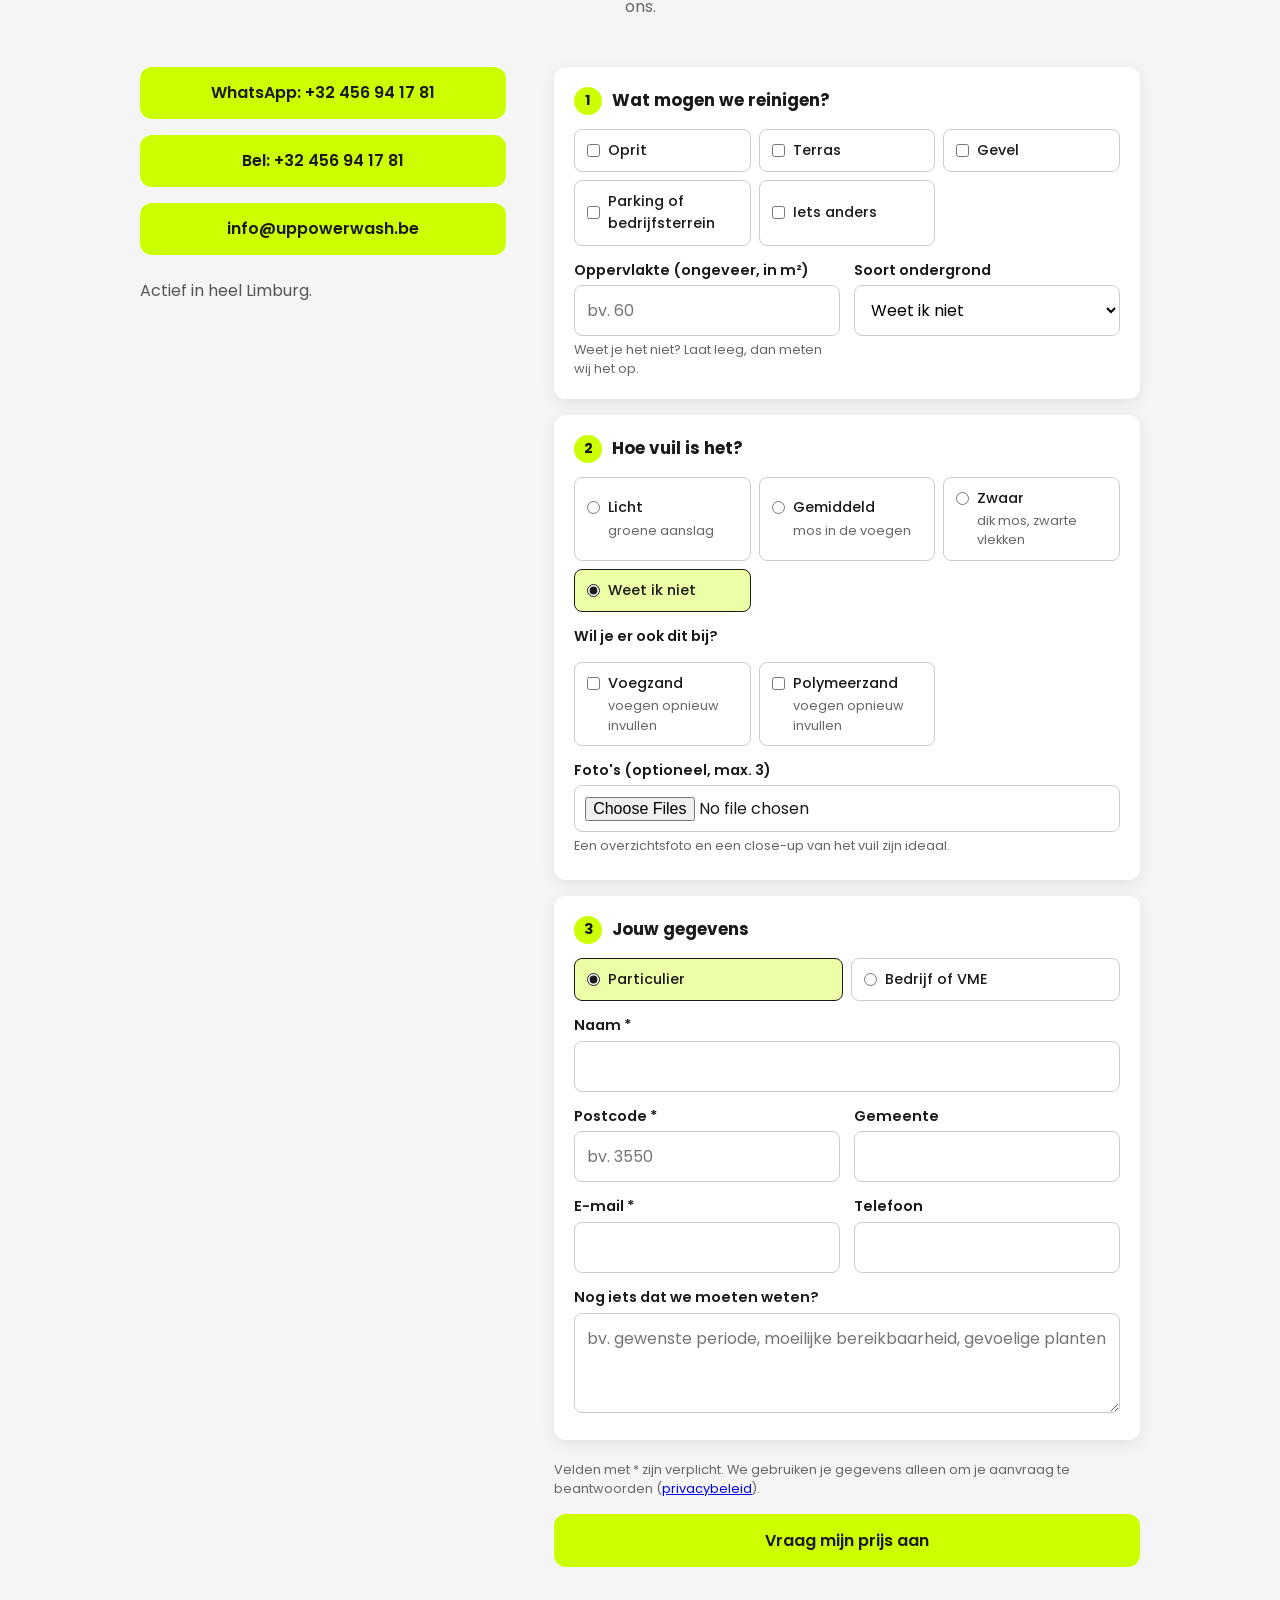
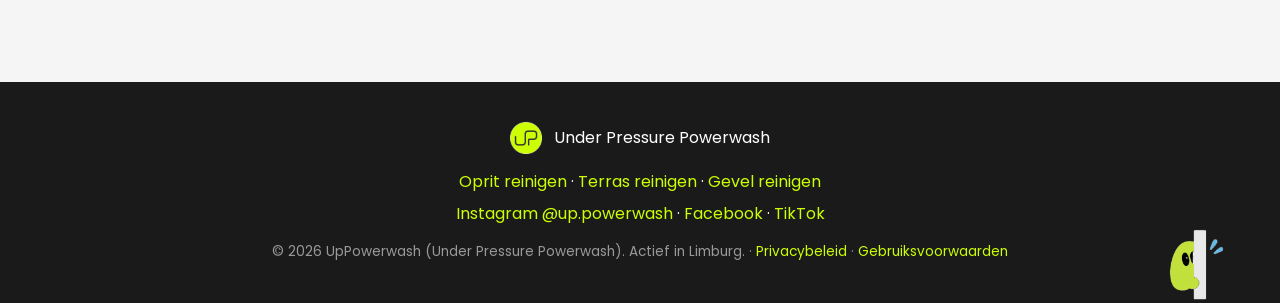
==== commit 6cc0a8c2: "Gebruiksvoorwaarden-pagina en privacy-update voor de sociale-mediakoppelingen TikTok vraagt een Term" ====
--- a/index.html
+++ b/index.html
@@ -278,6 +278,7 @@
     <p class="fine-print">
       &copy; 2026 UpPowerwash (Under Pressure Powerwash). Actief in Limburg.
       &middot; <a href="privacy.html">Privacybeleid</a>
+      &middot; <a href="voorwaarden.html">Gebruiksvoorwaarden</a>
     </p>
   </footer>
 
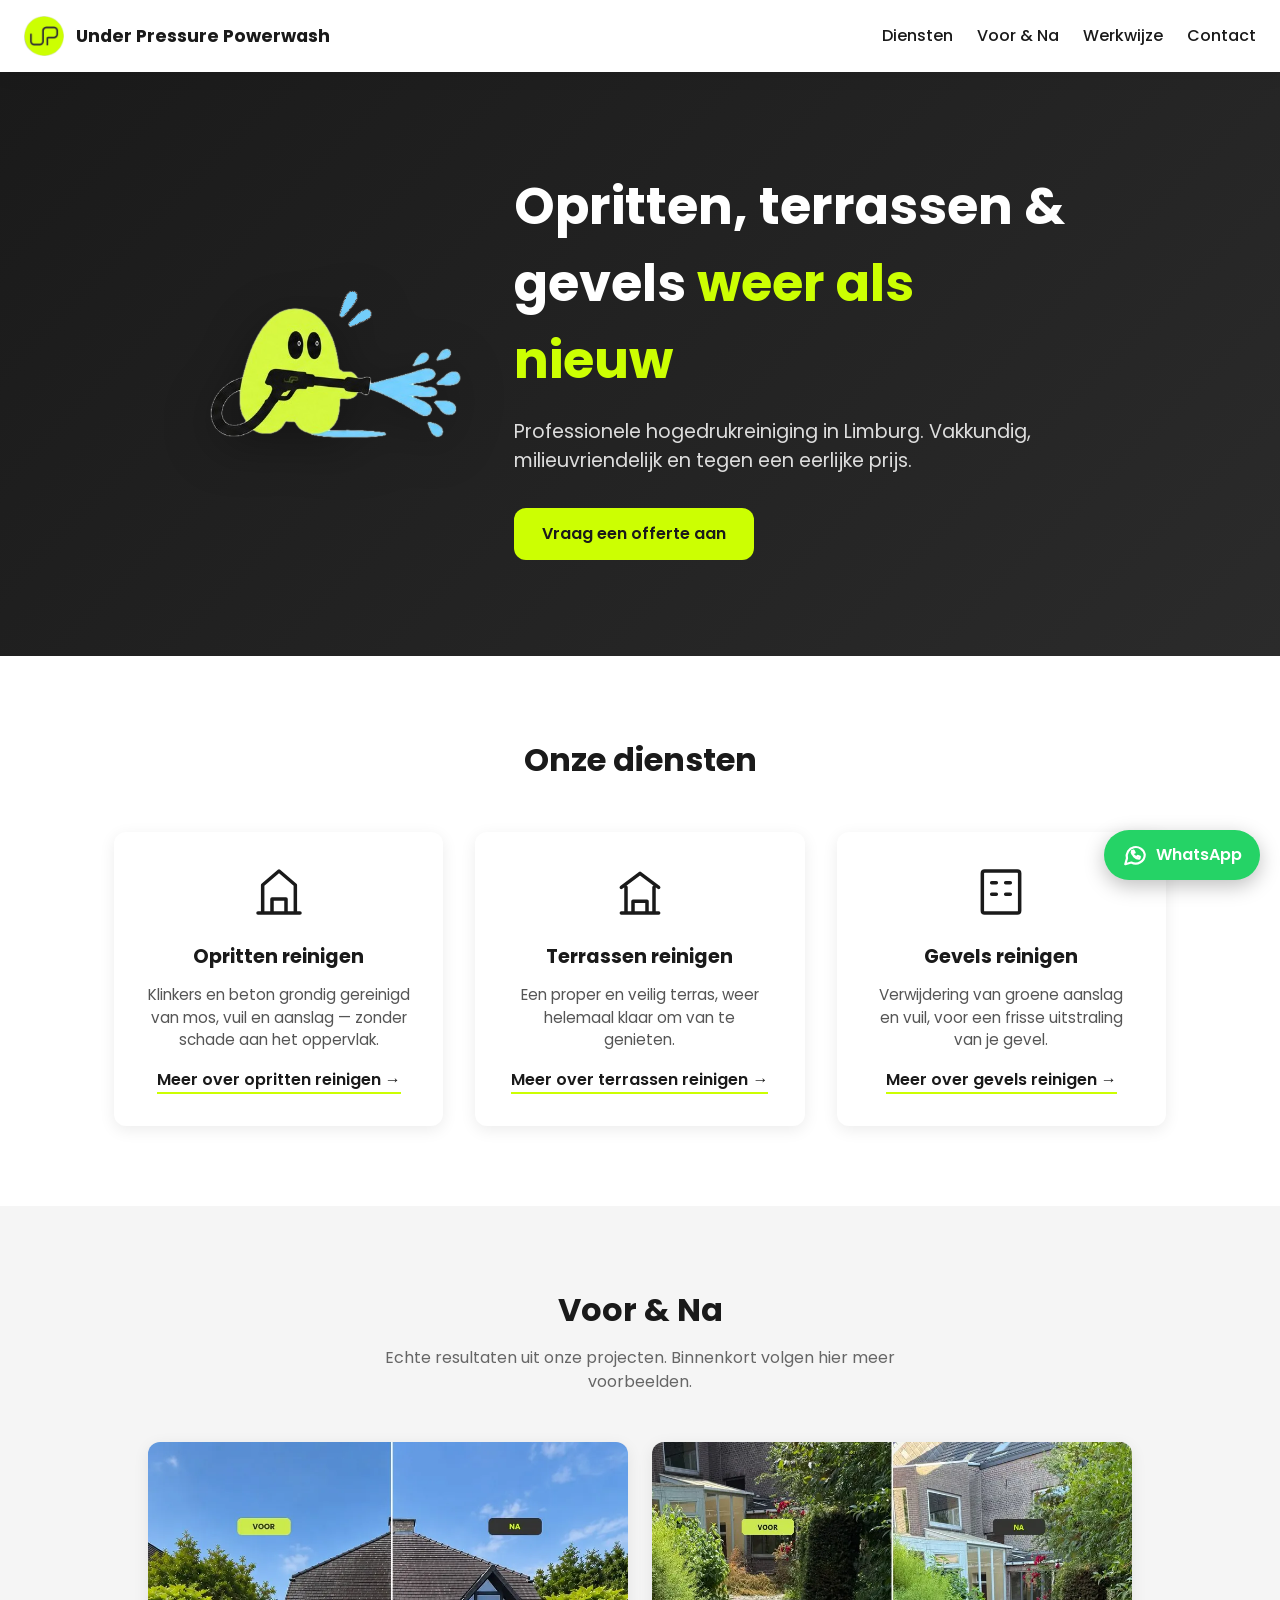
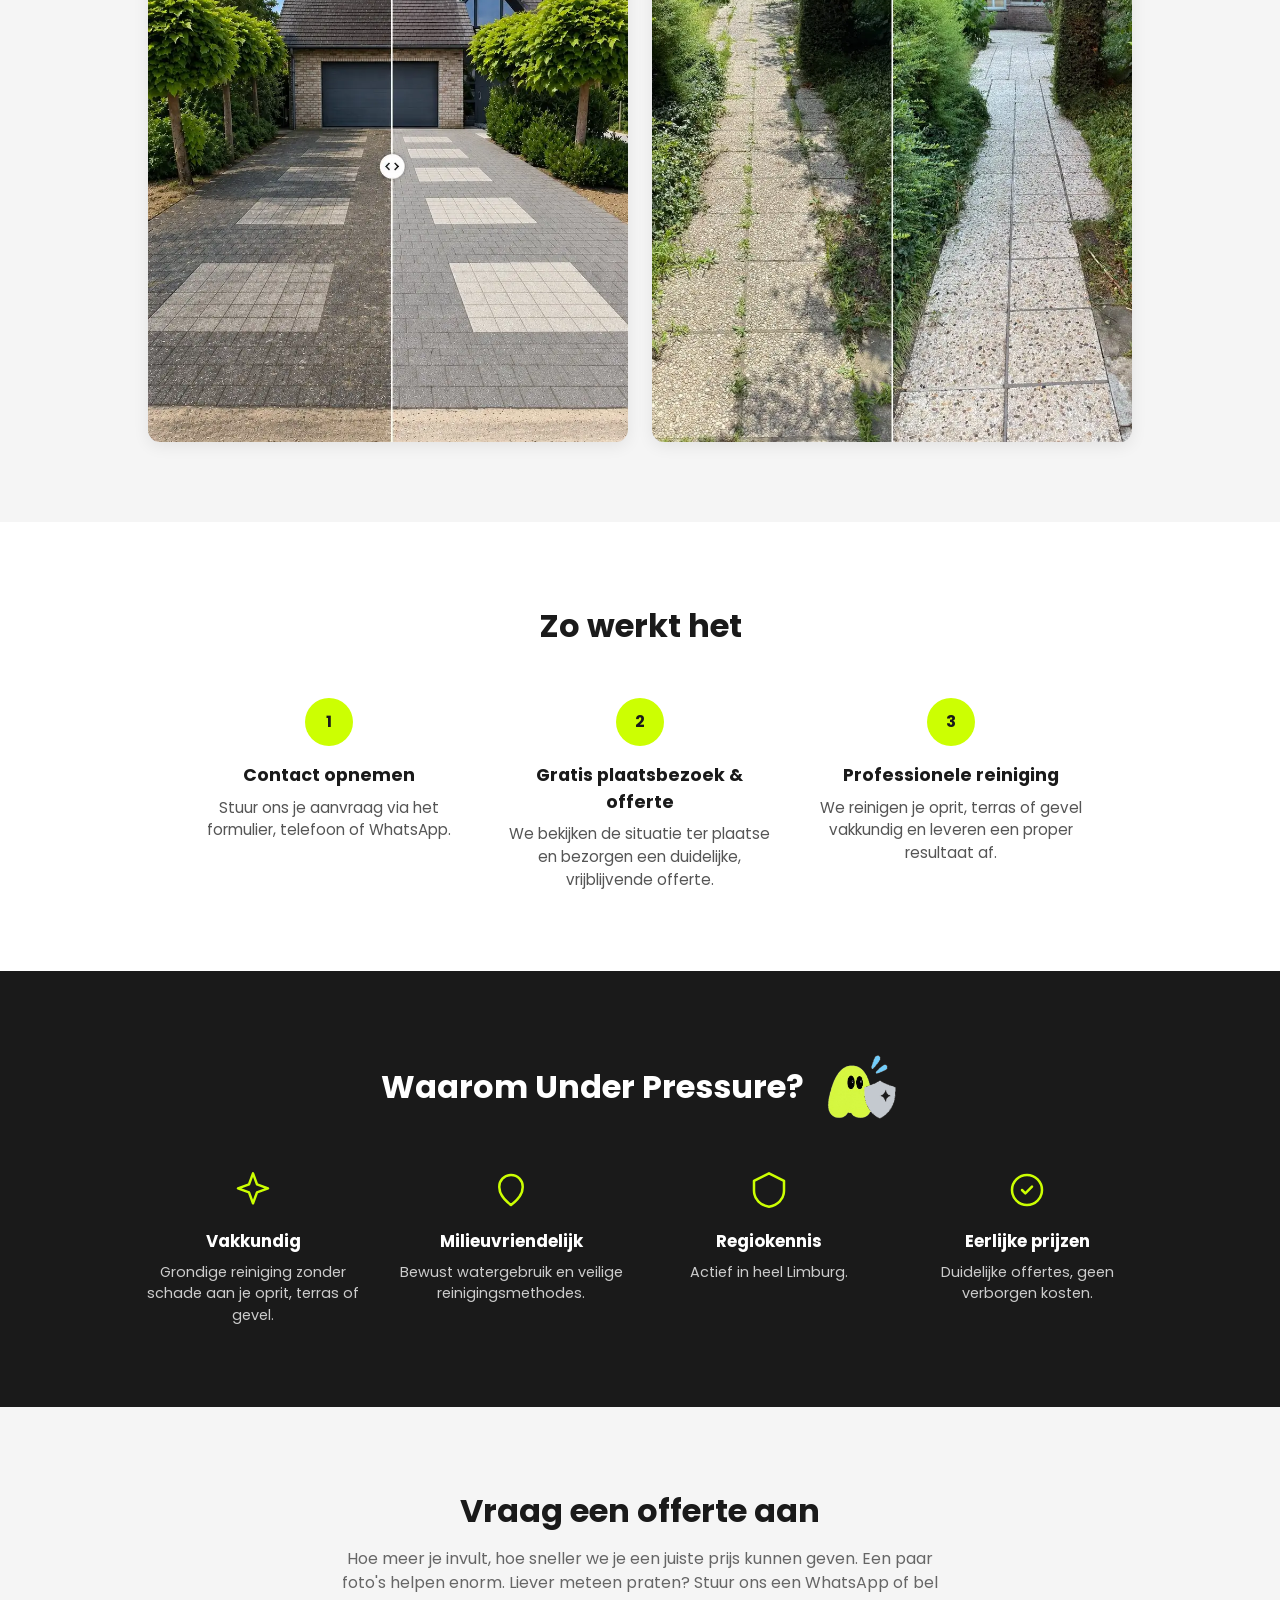
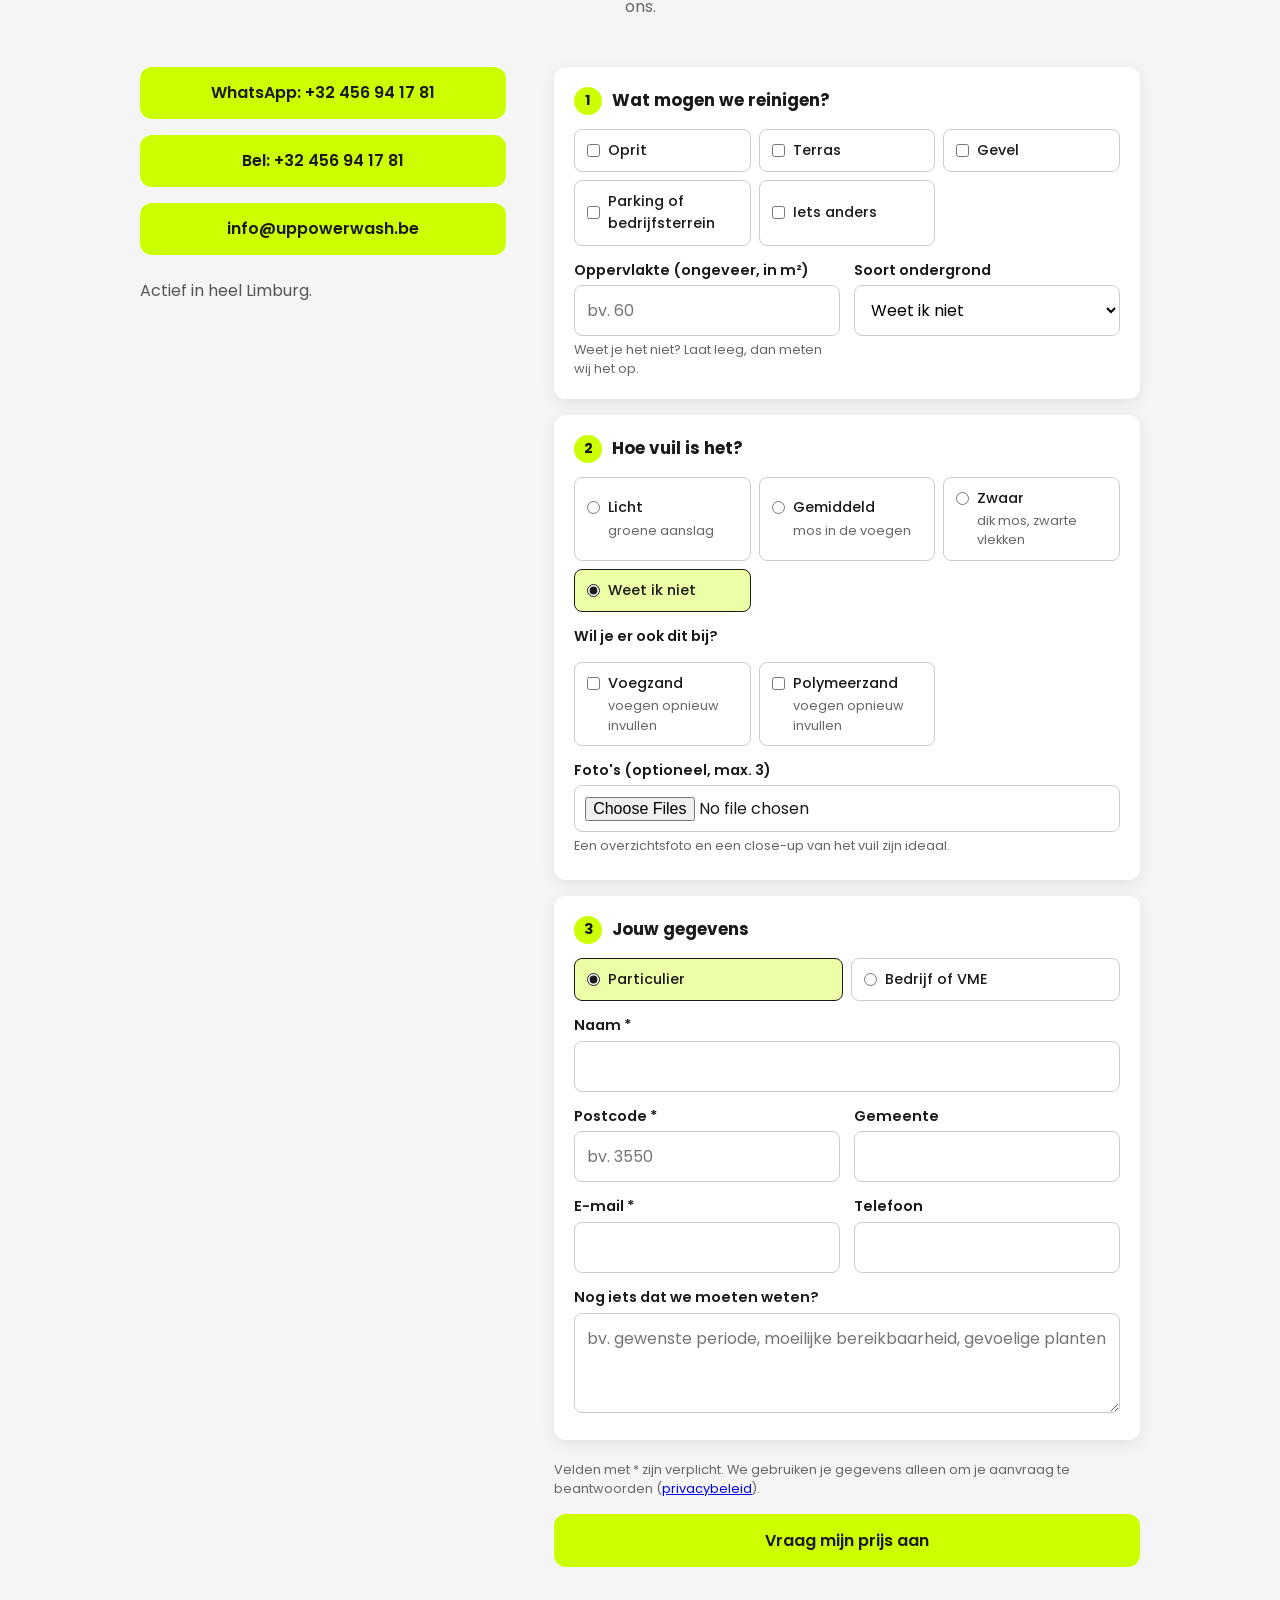
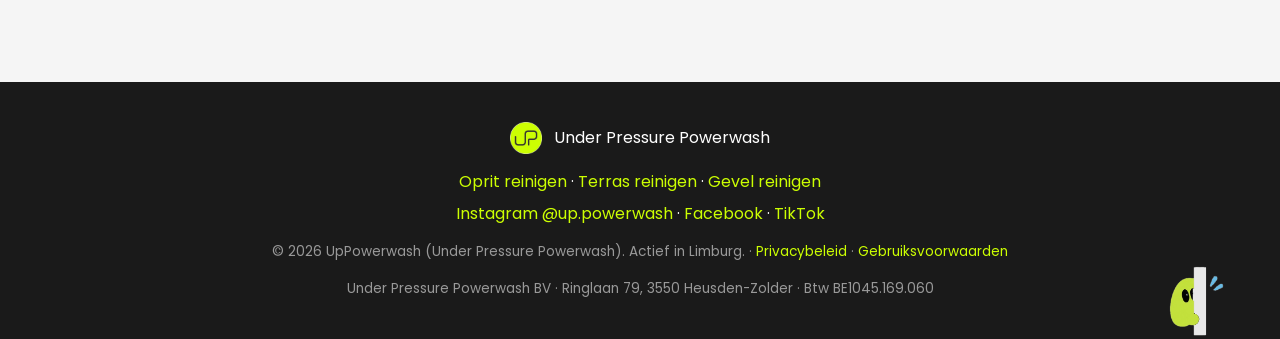
==== commit 00c50971: "Bedrijfsgegevens en btw-nummer in footer Co-Authored-By: Claude Opus 5.5 <noreply@anthropic.com>" ====
--- a/index.html
+++ b/index.html
@@ -24,6 +24,7 @@
     "logo": "https://uppowerwash.be/assets/logo.png",
     "image": "https://uppowerwash.be/assets/project-voor-na-1.jpg",
     "description": "Professionele hogedrukreiniging van opritten, terrassen en gevels in Limburg.",
+    "vatID": "BE1045.169.060",
     "telephone": "+32456941781",
     "email": "info@uppowerwash.be",
     "areaServed": { "@type": "AdministrativeArea", "name": "Limburg, België" },
@@ -280,6 +281,7 @@
       &middot; <a href="privacy.html">Privacybeleid</a>
       &middot; <a href="voorwaarden.html">Gebruiksvoorwaarden</a>
     </p>
+    <p class="fine-print">Under Pressure Powerwash BV &middot; Ringlaan 79, 3550 Heusden-Zolder &middot; Btw BE1045.169.060</p>
   </footer>
 
   <a class="whatsapp-float" href="https://wa.me/32456941781?text=Hallo%20UP%2C%20ik%20heb%20een%20vraag%20over%20een%20reiniging." target="_blank" rel="noopener" aria-label="Stuur ons een WhatsApp-bericht">
